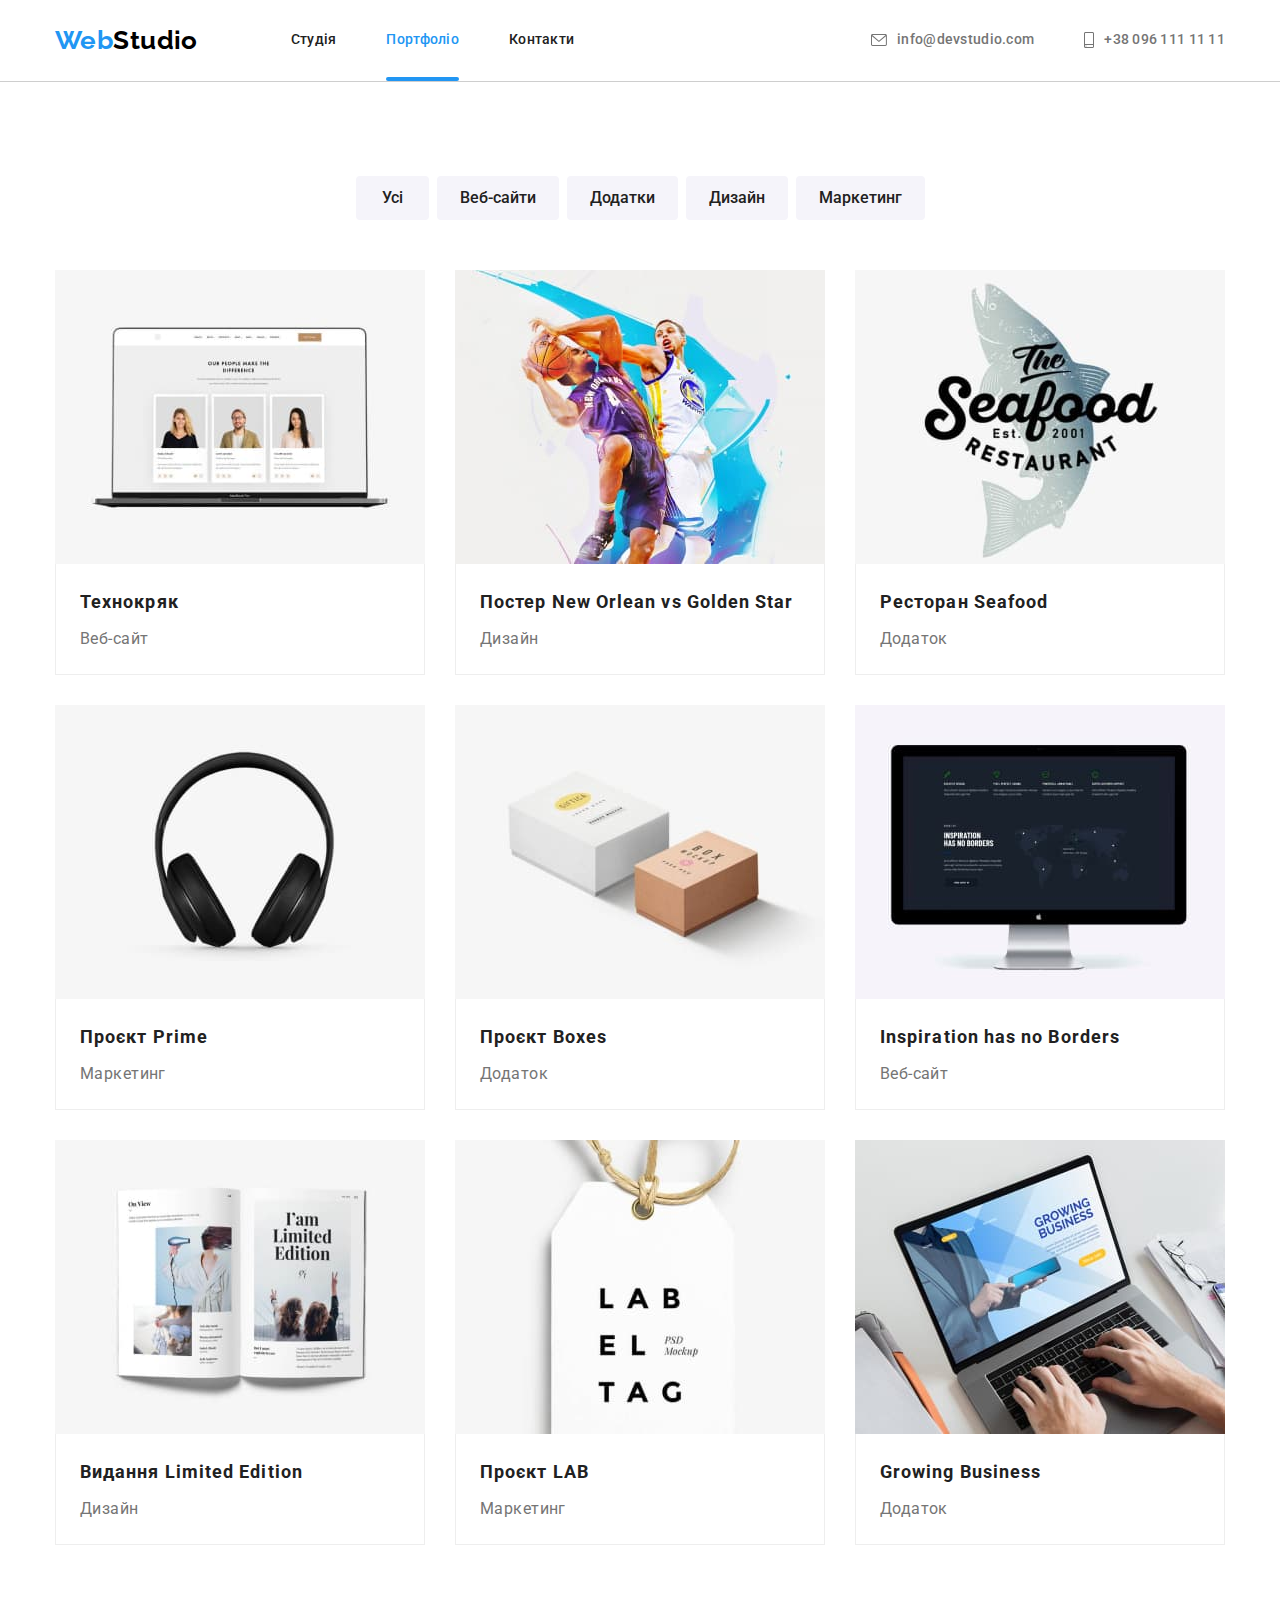
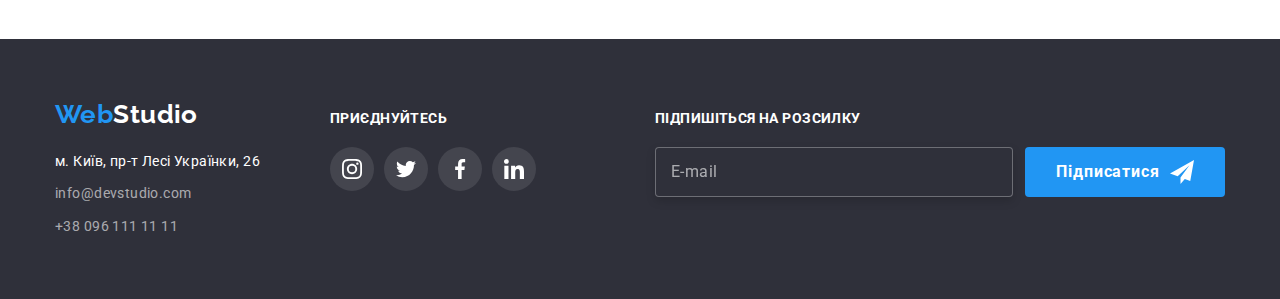
==== portfolio.html @ 7001e2af "Initial commit" ====
<!DOCTYPE html>
<html lang="uk">
  <head>
    <meta charset="UTF-8" />
    <meta http-equiv="X-UA-Compatible" content="IE=edge" />
    <meta name="viewport" content="width=device-width, initial-scale=1.0" />
    <title>Portfolio</title>
    <link
      href="https://fonts.googleapis.com/css2?family=Raleway:wght@700&family=Roboto:wght@400;500;700;900&display=swap"
      rel="stylesheet"
    />
    <link
      rel="stylesheet"
      href="https://cdnjs.cloudflare.com/ajax/libs/modern-normalize/1.1.0/modern-normalize.min.css"
    />
    <link rel="stylesheet" href="./css/main.min.css" />
  </head>
  <body>
    <!---шапка сайта-->
    <header class="header">
      <div class="container nav">
        <nav class="nav">
          <a href="index.html" class="logo"> <span class="logo__prepend">Web</span>Studio</a>
          <ul class="nav-site list">
            <li class="nav-site__item"><a href="./index.html" class="nav-site__link">Студія</a></li>
            <li class="nav-site__item"><a href="./portfolio.html" class="nav-site__link nav-site__link--current">Портфоліо</a></li>
            <li class="nav-site__item"><a href="" class="nav-site__link">Контакти</a></li>
          </ul>
        </nav>
        <ul class="nav-contact list">
          <li class="nav-contact__item">
            <a href="mailto:info@devstudio.com" class="nav-contact__link">
              <svg class="nav-contact__icon" width="16" height="12">
                <use href="./images/icons.svg#icon-envelope"></use>
              </svg>
              info@devstudio.com</a>
          </li>
          <li class="nav-contact__item">
            <a href="tel:+380961111111" class="nav-contact__link">
              <svg class="nav-contact__icon" width="10" height="16">
                <use href="./images/icons.svg#icon-smartphone"></use>
              </svg>
              +38 096 111 11 11</a>
          </li>
        </ul>
      </div>
    </header>
    <main>
      <!-- portfolio section -->
      <section class="portfolio section">
        <div class="container">
          <h1 class="visually-hidden">Портфоліо</h1>
          <!-- filter-button -->
          <ul class="filter list">
            <li class="filter__item"><button type="button" class="filter__button">Усі</button></li>
            <li class="filter__item">
              <button type="button" class="filter__button">Веб-сайти</button>
            </li>
            <li class="filter__item"><button type="button" class="filter__button">Додатки</button></li>
            <li class="filter__item"><button type="button" class="filter__button">Дизайн</button></li>
            <li class="filter__item">
              <button type="button" class="filter__button">Маркетинг</button>
            </li>
          </ul>
          <!-- portfolio -->
          <ul class="portfolio list">
            <li class="portfolio__item">
              <a class="portfolio__link" href="">
                <div class="product">
                  <img
                    class="image"
                    src="./images/portfolio/img1p.jpg"
                    width="370"
                    height="294"
                    alt="ноутбук"
                  />
                  <p class="product__overlay">
                    Ресурс пропонує комплексні пропозиції з різним рівнем функціоналу та сервісів.
                    Все це дозволить відвідувачу отримати вичерпні відомості про компанію чи
                    приватну особу.
                  </p>
                </div>
                <div class="product__content">
                  <h2 class="product__name">Технокряк</h2>
                  <p class="product__type">Веб-сайт</p>
                </div>
              </a>
            </li>
            <li class="portfolio__item">
              <a class="portfolio__link" href="">
                <div class="product">
                  <img
                    class="image"
                    src="./images/portfolio/img2p.jpg"
                    width="370"
                    height="294"
                    alt="постер"
                  />
                  <p class="product__overlay">
                    Ресурс пропонує комплексні пропозиції з різним рівнем функціоналу та сервісів.
                    Все це дозволить відвідувачу отримати вичерпні відомості про компанію чи
                    приватну особу.
                  </p>
                </div>
                <div class="product__content">
                  <h2 class="product__name">
                    Постер <span lang="en" class="product__name">New Orlean vs Golden Star</span>
                  </h2>
                  <p class="product__type">Дизайн</p>
                </div>
              </a>
            </li>
            <li class="portfolio__item">
              <a class="portfolio__link" href="">
                <div class="product">
                  <img
                    class="image"
                    src="./images/portfolio/img3p.jpg"
                    width="370"
                    height="294"
                    alt="етикетка"
                  />
                  <p class="product__overlay">
                    Ресурс пропонує комплексні пропозиції з різним рівнем функціоналу та сервісів.
                    Все це дозволить відвідувачу отримати вичерпні відомості про компанію чи
                    приватну особу.
                  </p>
                </div>
                <div class="product__content">
                  <h2 class="product__name">
                    Ресторан <span lang="en" class="product__name">Seafood</span>
                  </h2>
                  <p class="product__type">Додаток</p>
                </div>
              </a>
            </li>
            <li class="portfolio__item">
              <a class="portfolio__link" href="">
                <div class="product">
                  <img
                    class="image"
                    src="./images/portfolio/img4p.jpg"
                    width="370"
                    height="294"
                    alt="навушники"
                  />
                  <p class="product__overlay">
                    Ресурс пропонує комплексні пропозиції з різним рівнем функціоналу та сервісів.
                    Все це дозволить відвідувачу отримати вичерпні відомості про компанію чи
                    приватну особу.
                  </p>
                </div>
                <div class="product__content">
                  <h2 class="product__name">
                    Проєкт <span lang="en" class="product__name">Prime</span>
                  </h2>
                  <p class="product__type">Маркетинг</p>
                </div>
              </a>
            </li>
            <li class="portfolio__item">
              <a class="portfolio__link" href="">
                <div class="product">
                  <img
                    class="image"
                    src="./images/portfolio/img5p.jpg"
                    width="370"
                    height="294"
                    alt="дві коробки"
                  />
                  <p class="product__overlay">
                    Ресурс пропонує комплексні пропозиції з різним рівнем функціоналу та сервісів.
                    Все це дозволить відвідувачу отримати вичерпні відомості про компанію чи
                    приватну особу.
                  </p>
                </div>
                <div class="product__content">
                  <h2 class="product__name">
                    Проєкт <span lang="en" class="product__name">Boxes</span>
                  </h2>
                  <p class="product__type">Додаток</p>
                </div>
              </a>
            </li>
            <li class="portfolio__item">
              <a class="portfolio__link" href="">
                <div class="product">
                  <img
                    class="image"
                    src="./images/portfolio/img6p.jpg"
                    width="370"
                    height="294"
                    alt="комп'ютер"
                  />
                  <p class="product__overlay">
                    Ресурс пропонує комплексні пропозиції з різним рівнем функціоналу та сервісів.
                    Все це дозволить відвідувачу отримати вичерпні відомості про компанію чи
                    приватну особу.
                  </p>
                </div>
                <div class="product__content">
                  <h2 lang="en" class="product__name">Inspiration has no Borders</h2>
                  <p class="product__type">Веб-сайт</p>
                </div>
              </a>
            </li>
            <li class="portfolio__item">
              <a class="portfolio__link" href="">
                <div class="product">
                  <img
                    class="image"
                    src="./images/portfolio/img7p.jpg"
                    width="370"
                    height="294"
                    alt="книга"
                  />
                  <p class="product__overlay">
                    Ресурс пропонує комплексні пропозиції з різним рівнем функціоналу та сервісів.
                    Все це дозволить відвідувачу отримати вичерпні відомості про компанію чи
                    приватну особу.
                  </p>
                </div>
                <div class="product__content">
                  <h2 class="product__name">
                    Видання <span lang="en" class="product__name">Limited Edition</span>
                  </h2>
                  <p class="product__type">Дизайн</p>
                </div>
              </a>
            </li>
            <li class="portfolio__item">
              <a class="portfolio__link" href="">
                <div class="product">
                  <img
                    class="image"
                    src="./images/portfolio/img8p.jpg"
                    width="370"
                    height="294"
                    alt="етикетка"
                  />
                  <p class="product__overlay">
                    Ресурс пропонує комплексні пропозиції з різним рівнем функціоналу та сервісів.
                    Все це дозволить відвідувачу отримати вичерпні відомості про компанію чи
                    приватну особу.
                  </p>
                </div>
                <div class="product__content">
                  <h2 class="product__name">
                    Проєкт <span lang="en" class="product__name">LAB</span>
                  </h2>
                  <p class="product__type">Маркетинг</p>
                </div>
              </a>
            </li>
            <li class="portfolio__item">
              <a class="portfolio__link" href="">
                <div class="product">
                  <img
                    class="image"
                    src="./images/portfolio/img9p.jpg"
                    width="370"
                    height="294"
                    alt="ноутбук"
                  />
                  <p class="product__overlay">
                    Ресурс пропонує комплексні пропозиції з різним рівнем функціоналу та сервісів.
                    Все це дозволить відвідувачу отримати вичерпні відомості про компанію чи
                    приватну особу.
                  </p>
                </div>
                <div class="product__content">
                  <h2 lang="en" class="product__name">Growing Business</h2>
                  <p class="product__type">Додаток</p>
                </div>
              </a>
            </li>
          </ul>
        </div>
      </section>
    </main>
    
  <!--футер-->
  <footer class="footer">
    <div class="container footer__box">
      <div>
        <a href="" class="logo footer__logo"><span class="logo__prepend">Web</span>Studio</a>
        <address class="address">
          <ul class="address__list list">
            <li class="address__item">
              <a href="https://goo.gl/maps/73LqYvUuy7JzghUMA" class="address__link">м. Київ, пр-т Лесі Українки, 26
              </a>
            </li>
            <li class="address__item">
              <a href="mailto:info@devstudio.com" class="contact__link">info@devstudio.com</a>
            </li>
            <li class="item"><a href="tel:+380961111111" class="contact__link">+38 096 111 11 11</a></li>
          </ul>
        </address>
      </div>
      <div class="footer-social">
        <span class="list__title">Приєднуйтесь</span>
        <ul class="social footer-social__list list">
          <li class="social__item">
            <a class="social__link footer-social__link" href=""><svg width="20" height="20">
                <use href="./images/icons.svg#icon-instagram"></use>
              </svg>
            </a>
          </li>
          <li class="social__item">
            <a class="social__link footer-social__link" href=""><svg width="20" height="20">
                <use href="./images/icons.svg#icon-twitter"></use>
              </svg>
            </a>
          </li>
          <li class="social__item">
            <a class="social__link footer-social__link" href=""><svg width="20" height="20">
                <use href="./images/icons.svg#icon-facebook"></use>
              </svg>
            </a>
          </li>
          <li class="social__item">
            <a class="social__link footer-social__link" href="">
              <svg width="20" height="20">
                <use href="./images/icons.svg#icon-linkedin"></use>
              </svg>
            </a>
          </li>
        </ul>
      </div>
      <form class="sign-form">
        <span class="list__title">підпишіться на розсилку</span>
        <div class="sign-form__field">
          <label>
            <input class="sign-form__input" type="email" name="email" placeholder="E-mail" required />
          </label>
          <button class="button sign-form__button" type="submit">
            Підписатися
            <svg class="sign-form__icon" width="24" height="24">
              <use href="./images/icons.svg#icon-send"></use>
            </svg>
          </button>
        </div>
      </form>
    </div>
  </footer>
  </body>
</html>
---- css/main.min.css ----
:root{--primary-font: "Roboto", sans-serif;--logo-font: "Raleway", sans-serif;--primary-text-color: #212121;--secondary-text-color: #757575;--accent-color: #2196f3;--black-text-color: #000000;--white-text-color: #ffffff;--footer-text-color-tel-mail: rgba(255, 255, 255, 0.6);--primary-background-color: #f5f5f5;--product-overlay: rgba(33, 150, 243, 0.9);--footer-hero-background-color: #2f303a;--team-background-color: #f5f4fa;--hover-hero-button: #188ce8;--border-bottom-header: #cecece;--border-card-portfolio: #eeeeee;--overlay-background-color: #c4c4c4;--fill-svg-color: #afb1b8;--linear-gradient-color: rgba(47, 48, 58, 0.4);--services-list-overlay: rgba(47, 48, 58, 0.8);--timing-cubic-bezier: 250ms cubic-bezier(0.4, 0, 0.2, 1)}h1,h2,h3,h4,h5,h6,ul,p{margin:0}ul{padding-left:0}.list{list-style:none}.visually-hidden{position:absolute;white-space:nowrap;width:1px;height:1px;overflow:hidden;border:0;padding:0;clip:rect(0 0 0 0);-webkit-clip-path:inset(50%);clip-path:inset(50%);margin:-1px}body{background-color:var(--white-text-color);color:var(--primary-text-color);font-family:var(--primary-font);font-size:14px;letter-spacing:.03em}.container{width:1200px;padding-left:15px;padding-right:15px;margin:0 auto}.section{padding-top:94px;padding-bottom:94px}.section__title{font-size:36px;line-height:1.16;text-align:center;margin-bottom:50px}.list__title{font-weight:700;line-height:1.14;color:var(--white-text-color);text-transform:uppercase}.image{display:block;width:100%}.button{display:inline-block;border-radius:4px;border:none;background-color:var(--accent-color);color:var(--white-text-color);font-family:inherit;font-weight:700;font-size:16px;line-height:1.87;text-align:center;letter-spacing:.06em;cursor:pointer;-webkit-transition:var(--timing-cubic-bezier);transition:var(--timing-cubic-bezier)}.button:hover,.button:focus{background-color:var(--hover-hero-button)}.button:active{background-color:var(--hover-hero-button)}.logo{padding:25px 0px;color:var(--black-text-color);font-family:var(--logo-font);font-weight:700;font-size:26px;line-height:1.19;text-decoration:none;-webkit-transition:var(--timing-cubic-bezier);transition:var(--timing-cubic-bezier)}.logo:hover,.logo:focus{color:var(--accent-color)}.logo__prepend{color:var(--accent-color)}.social{display:-webkit-box;display:-ms-flexbox;display:flex;-webkit-box-pack:center;-ms-flex-pack:center;justify-content:center;gap:10px;margin:16px 0 30px 0}.social__item{width:44px;height:44px}.social__link{display:-webkit-box;display:-ms-flexbox;display:flex;-webkit-box-align:center;-ms-flex-align:center;align-items:center;-webkit-box-pack:center;-ms-flex-pack:center;justify-content:center;width:100%;height:100%;background-color:var(--white-text-color);border-radius:50%;fill:var(--fill-svg-color);-webkit-transition:var(--timing-cubic-bezier);transition:var(--timing-cubic-bezier)}.social__link:hover,.social__link:focus{background-color:var(--accent-color);fill:var(--white-text-color)}.header{border-bottom:1px solid var(--border-bottom-header)}.nav{display:-webkit-box;display:-ms-flexbox;display:flex;-webkit-box-align:center;-ms-flex-align:center;align-items:center}.nav-site{display:-webkit-box;display:-ms-flexbox;display:flex;-webkit-box-align:center;-ms-flex-align:center;align-items:center;margin-left:93px}.nav-site__item:not(:last-child){margin-right:50px}.nav-site__link{display:block;padding:32px 0px;color:var(--primary-text-color);font-weight:500;line-height:1.14;letter-spacing:.02em;text-decoration:none;-webkit-transition:var(--timing-cubic-bezier);transition:var(--timing-cubic-bezier)}.nav-site__link:hover,.nav-site__link:focus{color:var(--accent-color)}.nav-site__link--current{position:relative;color:var(--accent-color)}.nav-site__link--current::after{position:absolute;content:"";display:block;width:100%;height:4px;bottom:-1px;background:var(--accent-color);border-radius:2px}.nav-contact{display:-webkit-box;display:-ms-flexbox;display:flex;-webkit-box-align:center;-ms-flex-align:center;align-items:center;margin-left:auto}.nav-contact__item:not(:last-child){margin-right:50px}.nav-contact__link{display:-webkit-box;display:-ms-flexbox;display:flex;-webkit-box-align:center;-ms-flex-align:center;align-items:center;padding:32px 0px;color:var(--secondary-text-color);fill:var(--secondary-text-color);font-weight:500;line-height:1.14;letter-spacing:.02em;text-decoration:none}.nav-contact__link:hover,.nav-contact__link:focus{color:var(--accent-color);fill:var(--accent-color);-webkit-transition:var(--timing-cubic-bezier);transition:var(--timing-cubic-bezier)}.nav-contact__icon{margin-right:10px}.hero{padding:200px 0;text-align:center}.hero__overlay{max-width:1600px;height:600px;margin-left:auto;margin-right:auto;background-image:-webkit-gradient(linear, left top, right top, from(var(--linear-gradient-color)), to(var(--linear-gradient-color))),url(../images/hero.jpg);background-image:linear-gradient(to right, var(--linear-gradient-color), var(--linear-gradient-color)),url(../images/hero.jpg);background-position:center;background-color:var(--overlay-background-color)}.hero__title{max-width:696px;margin-bottom:30px;margin-left:auto;margin-right:auto;color:var(--white-text-color);font-weight:900;font-size:44px;line-height:1.36;text-align:center;letter-spacing:.06em;text-transform:uppercase}.hero__button{padding:10px 32px;min-width:216px}.features__list{display:-webkit-box;display:-ms-flexbox;display:flex}.features__item{width:270px}.features__item:not(:last-child){margin-right:30px}.features__icon{display:-webkit-box;display:-ms-flexbox;display:flex;-webkit-box-align:center;-ms-flex-align:center;align-items:center;-webkit-box-pack:center;-ms-flex-pack:center;justify-content:center;margin-bottom:30px;width:270px;height:120px;background-color:var(--team-background-color)}.features__title{color:var(--primary-text-color)}.features__description{margin-top:10px;color:var(--secondary-text-color);line-height:1.71}.services{padding-top:0}.services__list{display:-webkit-box;display:-ms-flexbox;display:flex}.services__item{position:relative;width:370px}.services__item:not(:last-child){margin-right:30px}.services__overlay{position:absolute;bottom:0;width:100%;height:70px;background-color:var(--services-list-overlay);display:-webkit-box;display:-ms-flexbox;display:flex;-webkit-box-pack:center;-ms-flex-pack:center;justify-content:center;-webkit-box-align:center;-ms-flex-align:center;align-items:center}.team{background-color:var(--team-background-color)}.team__list{display:-webkit-box;display:-ms-flexbox;display:flex;width:100%}.team__item{background-color:var(--white-text-color);-webkit-box-shadow:0px 1px 3px rgba(0,0,0,.12),0px 1px 1px rgba(0,0,0,.14),0px 2px 1px rgba(0,0,0,.2);box-shadow:0px 1px 3px rgba(0,0,0,.12),0px 1px 1px rgba(0,0,0,.14),0px 2px 1px rgba(0,0,0,.2);border-radius:0px 0px 4px 4px}.team__item:not(:last-child){margin-right:30px}.team__title{padding-top:30px;font-weight:500;font-size:16px;line-height:1.18;text-align:center}.team__description{color:var(--secondary-text-color);font-size:16px;line-height:1.18;margin-top:10px;text-align:center}.clients__list{display:-webkit-box;display:-ms-flexbox;display:flex;-webkit-box-pack:center;-ms-flex-pack:center;justify-content:center;gap:30px}.clients__item{width:170px;height:92px}.clients__link{display:-webkit-box;display:-ms-flexbox;display:flex;-webkit-box-align:center;-ms-flex-align:center;align-items:center;-webkit-box-pack:center;-ms-flex-pack:center;justify-content:center;border:1px solid #afb1b8;border-radius:4px;width:100%;height:100%;fill:var(--fill-svg-color);-webkit-transition:var(--timing-cubic-bezier);transition:var(--timing-cubic-bezier)}.clients__link:hover,.clients__link:focus{fill:var(--accent-color);border:1px solid var(--accent-color)}.footer{padding:60px 0px;background-color:var(--footer-hero-background-color)}.footer__box{display:-webkit-box;display:-ms-flexbox;display:flex;-webkit-box-align:baseline;-ms-flex-align:baseline;align-items:baseline}.footer__logo{margin-bottom:20px;color:var(--white-text-color);padding:0}.footer__logo:hover,.footer__logo:focus{color:var(--accent-color)}.address{margin-top:20px}.address__item:not(:last-child){margin-bottom:9px}.address__link{font-style:normal;color:var(--white-text-color);line-height:1.71;text-decoration:none;-webkit-transition:var(--timing-cubic-bezier);transition:var(--timing-cubic-bezier)}.address__link:hover,.address__link:focus{color:var(--accent-color)}.address .contact__link{font-style:normal;color:var(--footer-text-color-tel-mail);line-height:1.71;text-decoration:none;-webkit-transition:var(--timing-cubic-bezier);transition:var(--timing-cubic-bezier)}.address .contact__link:hover,.address .contact__link:focus{color:var(--accent-color)}.footer-social{margin-left:70px}.footer-social__list{margin-top:20px}.footer-social__link{background-color:rgba(255,255,255,.1);fill:var(--white-text-color)}.footer-social__link:hover,.footer-social__link:focus{background-color:var(--accent-color)}.sign-form{margin-left:auto}.sign-form__field{display:-webkit-box;display:-ms-flexbox;display:flex;margin-top:20px}.sign-form__input{padding-left:15px;margin-right:12px;min-width:358px;height:50px;border:1px solid rgba(255,255,255,.3);-webkit-filter:drop-shadow(0px 4px 4px rgba(0, 0, 0, 0.15));filter:drop-shadow(0px 4px 4px rgba(0, 0, 0, 0.15));border-radius:4px;background-color:var(--footer-hero-background-color);color:var(--white-text-color)}.sign-form__input::-webkit-input-placeholder{font-size:16px;line-height:1.25;letter-spacing:.03em;color:rgba(255,255,255,.6)}.sign-form__input::-moz-placeholder{font-size:16px;line-height:1.25;letter-spacing:.03em;color:rgba(255,255,255,.6)}.sign-form__input:-ms-input-placeholder{font-size:16px;line-height:1.25;letter-spacing:.03em;color:rgba(255,255,255,.6)}.sign-form__input::-ms-input-placeholder{font-size:16px;line-height:1.25;letter-spacing:.03em;color:rgba(255,255,255,.6)}.sign-form__input::placeholder{font-size:16px;line-height:1.25;letter-spacing:.03em;color:rgba(255,255,255,.6)}.sign-form__button{min-width:200px;display:-webkit-box;display:-ms-flexbox;display:flex;-webkit-box-pack:center;-ms-flex-pack:center;justify-content:center;-webkit-box-align:center;-ms-flex-align:center;align-items:center;padding:0}.sign-form__button:hover,.sign-form__button:focus{background-color:var(--hover-hero-button)}.sign-form__icon{margin-left:10px}.filter{display:-webkit-box;display:-ms-flexbox;display:flex;-webkit-box-pack:center;-ms-flex-pack:center;justify-content:center;margin-bottom:50px}.filter__item:not(:last-child){margin-right:8px}.filter__button{padding:6px 22px;min-width:73px;border:1px solid rgba(0,0,0,0);border-radius:4px;color:var(--title-text-color);font-family:inherit;font-weight:500;font-size:16px;line-height:1.87;text-align:center;cursor:pointer;background-color:var(--team-background-color);-webkit-transition:var(--timing-cubic-bezier);transition:var(--timing-cubic-bezier)}.filter__button:hover,.filter__button:focus{color:var(--white-text-color);background-color:var(--accent-color);-webkit-box-shadow:0px 3px 1px rgba(0,0,0,.1),0px 1px 2px rgba(0,0,0,.08),0px 2px 2px rgba(0,0,0,.12);box-shadow:0px 3px 1px rgba(0,0,0,.1),0px 1px 2px rgba(0,0,0,.08),0px 2px 2px rgba(0,0,0,.12)}.filter__button:active{color:var(--white-text-color);background-color:var(--accent-color);-webkit-box-shadow:0px 3px 1px rgba(0,0,0,.1),0px 1px 2px rgba(0,0,0,.08),0px 2px 2px rgba(0,0,0,.12);box-shadow:0px 3px 1px rgba(0,0,0,.1),0px 1px 2px rgba(0,0,0,.08),0px 2px 2px rgba(0,0,0,.12)}.portfolio{display:-webkit-box;display:-ms-flexbox;display:flex;-ms-flex-wrap:wrap;flex-wrap:wrap;gap:30px}.portfolio__item{-ms-flex-preferred-size:calc((100% - 60px)/3);flex-basis:calc((100% - 60px)/3)}.portfolio__link{display:block;text-decoration:none;-webkit-transition:var(--timing-cubic-bezier);transition:var(--timing-cubic-bezier)}.portfolio__link:hover,.portfolio__link:focus{-webkit-box-shadow:0px 1px 1px rgba(0,0,0,.12),0px 4px 4px rgba(0,0,0,.06),1px 4px 6px rgba(0,0,0,.16);box-shadow:0px 1px 1px rgba(0,0,0,.12),0px 4px 4px rgba(0,0,0,.06),1px 4px 6px rgba(0,0,0,.16)}.product{position:relative;overflow:hidden}.product__content{padding:20px 24px;border-right:1px solid var(--border-card-portfolio);border-bottom:1px solid var(--border-card-portfolio);border-left:1px solid var(--border-card-portfolio)}.product__name{color:var(--primary-text-color);margin-bottom:4px;font-size:18px;line-height:2;letter-spacing:.06em;text-decoration:none}.product__type{color:var(--secondary-text-color);font-size:16px;line-height:1.87}.product__overlay{position:absolute;bottom:0;width:100%;height:100%;background-color:var(--product-overlay);font-size:18px;line-height:1.55;letter-spacing:.03em;color:var(--white-text-color);padding:63px 24px;-webkit-transform:translateY(101%);transform:translateY(101%);-webkit-transition:-webkit-transform var(--timing-cubic-bezier);transition:-webkit-transform var(--timing-cubic-bezier);transition:transform var(--timing-cubic-bezier);transition:transform var(--timing-cubic-bezier), -webkit-transform var(--timing-cubic-bezier)}.portfolio__link:hover .product__overlay,.portfolio__link:focus .product__overlay{-webkit-transform:translateY(0);transform:translateY(0)}.backdrop{position:fixed;top:0;left:0;width:100%;height:100%;background-color:rgba(0,0,0,.2);opacity:1;-webkit-transition:opacity var(--timing-cubic-bezier),visibility var(--timing-cubic-bezier);transition:opacity var(--timing-cubic-bezier),visibility var(--timing-cubic-bezier)}.backdrop.is-hidden{opacity:0;pointer-events:none;visibility:hidden}.backdrop.is-hidden .modal{opacity:0;-webkit-transform:scale(0.8) translate(-50%, -50%);transform:scale(0.8) translate(-50%, -50%)}.modal{position:absolute;top:50%;left:50%;width:528px;height:581px;background-color:var(--white-text-color);-webkit-box-shadow:0px 1px 3px rgba(0,0,0,.12),0px 1px 1px rgba(0,0,0,.14),0px 2px 1px rgba(0,0,0,.2);box-shadow:0px 1px 3px rgba(0,0,0,.12),0px 1px 1px rgba(0,0,0,.14),0px 2px 1px rgba(0,0,0,.2);border-radius:4px;opacity:1;padding:40px;-webkit-transform:scale(1) translate(-50%, -50%);transform:scale(1) translate(-50%, -50%);-webkit-transition:opacity var(--timing-cubic-bezier),-webkit-transform var(--timing-cubic-bezier);transition:opacity var(--timing-cubic-bezier),-webkit-transform var(--timing-cubic-bezier);transition:transform var(--timing-cubic-bezier),opacity var(--timing-cubic-bezier);transition:transform var(--timing-cubic-bezier),opacity var(--timing-cubic-bezier),-webkit-transform var(--timing-cubic-bezier)}.modal__button{margin:30px auto 40px auto;min-width:200px;height:50px;padding:0}.modal__button:hover,.modal__button:focus{background-color:var(--hover-hero-button)}.modal__button:active{background-color:var(--hover-hero-button)}.form-modal{display:-webkit-box;display:-ms-flexbox;display:flex;-webkit-box-orient:vertical;-webkit-box-direction:normal;-ms-flex-direction:column;flex-direction:column}.form-modal__title{text-align:center;font-weight:700;font-size:20px;line-height:1.15;text-align:center;margin-bottom:12px}.form-modal__label{margin-bottom:4px;font-size:12px;line-height:1.17;letter-spacing:.01em;color:var(--secondary-text-color)}.form-modal__input{outline:none;width:100%;height:100%;padding:0 0 0 42px;border:1px solid rgba(33,33,33,.2);border-radius:4px;-webkit-transition:border-color var(--timing-cubic-bezier);transition:border-color var(--timing-cubic-bezier)}.form-modal__input:focus{border-color:var(--accent-color)}.form-modal__coment{outline:none;resize:none;width:448px;height:120px;padding:12px 16px;border:1px solid rgba(33,33,33,.2);border-radius:4px;-webkit-transition:border-color var(--timing-cubic-bezier);transition:border-color var(--timing-cubic-bezier)}.form-modal__coment:focus{border-color:var(--accent-color)}.form-modal__coment::-webkit-input-placeholder{font-size:12px;line-height:1.17;letter-spacing:.01em;color:rgba(117,117,117,.5)}.form-modal__coment::-moz-placeholder{font-size:12px;line-height:1.17;letter-spacing:.01em;color:rgba(117,117,117,.5)}.form-modal__coment:-ms-input-placeholder{font-size:12px;line-height:1.17;letter-spacing:.01em;color:rgba(117,117,117,.5)}.form-modal__coment::-ms-input-placeholder{font-size:12px;line-height:1.17;letter-spacing:.01em;color:rgba(117,117,117,.5)}.form-modal__coment::placeholder{font-size:12px;line-height:1.17;letter-spacing:.01em;color:rgba(117,117,117,.5)}.form-modal__field{position:relative;width:100%;height:40px;margin-bottom:10px}.form-modal__icon{position:absolute;top:50%;left:12px;-webkit-transform:translateY(-50%);transform:translateY(-50%)}.form-modal__field:focus-within .form-modal__icon{fill:var(--accent-color)}.form-modal__button--close{position:absolute;top:8px;right:8px;width:30px;height:30px;border-radius:50%;display:-webkit-box;display:-ms-flexbox;display:flex;-webkit-box-pack:center;-ms-flex-pack:center;justify-content:center;-webkit-box-align:center;-ms-flex-align:center;align-items:center;border:1px solid rgba(0,0,0,.1);background-color:var(--white-text-color);-webkit-transition:-webkit-transform var(--timing-cubic-bezier);transition:-webkit-transform var(--timing-cubic-bezier);transition:transform var(--timing-cubic-bezier);transition:transform var(--timing-cubic-bezier), -webkit-transform var(--timing-cubic-bezier);cursor:pointer}.form-modal__button--close:hover,.form-modal__button--close:focus{fill:var(--accent-color)}.checkbox__icon--start{opacity:1}.checkbox__icon--checked{opacity:0}.checkbox:checked+.checkbox__icon>.checkbox__icon--checked{opacity:1}.checkbox__label{text-align:center;margin-top:20px}.checkbox__text{margin-left:7px;line-height:1,71;color:var(--secondary-text-color)}.checbox__link{line-height:1.71;color:var(--accent-color)}/*# sourceMappingURL=main.min.css.map */
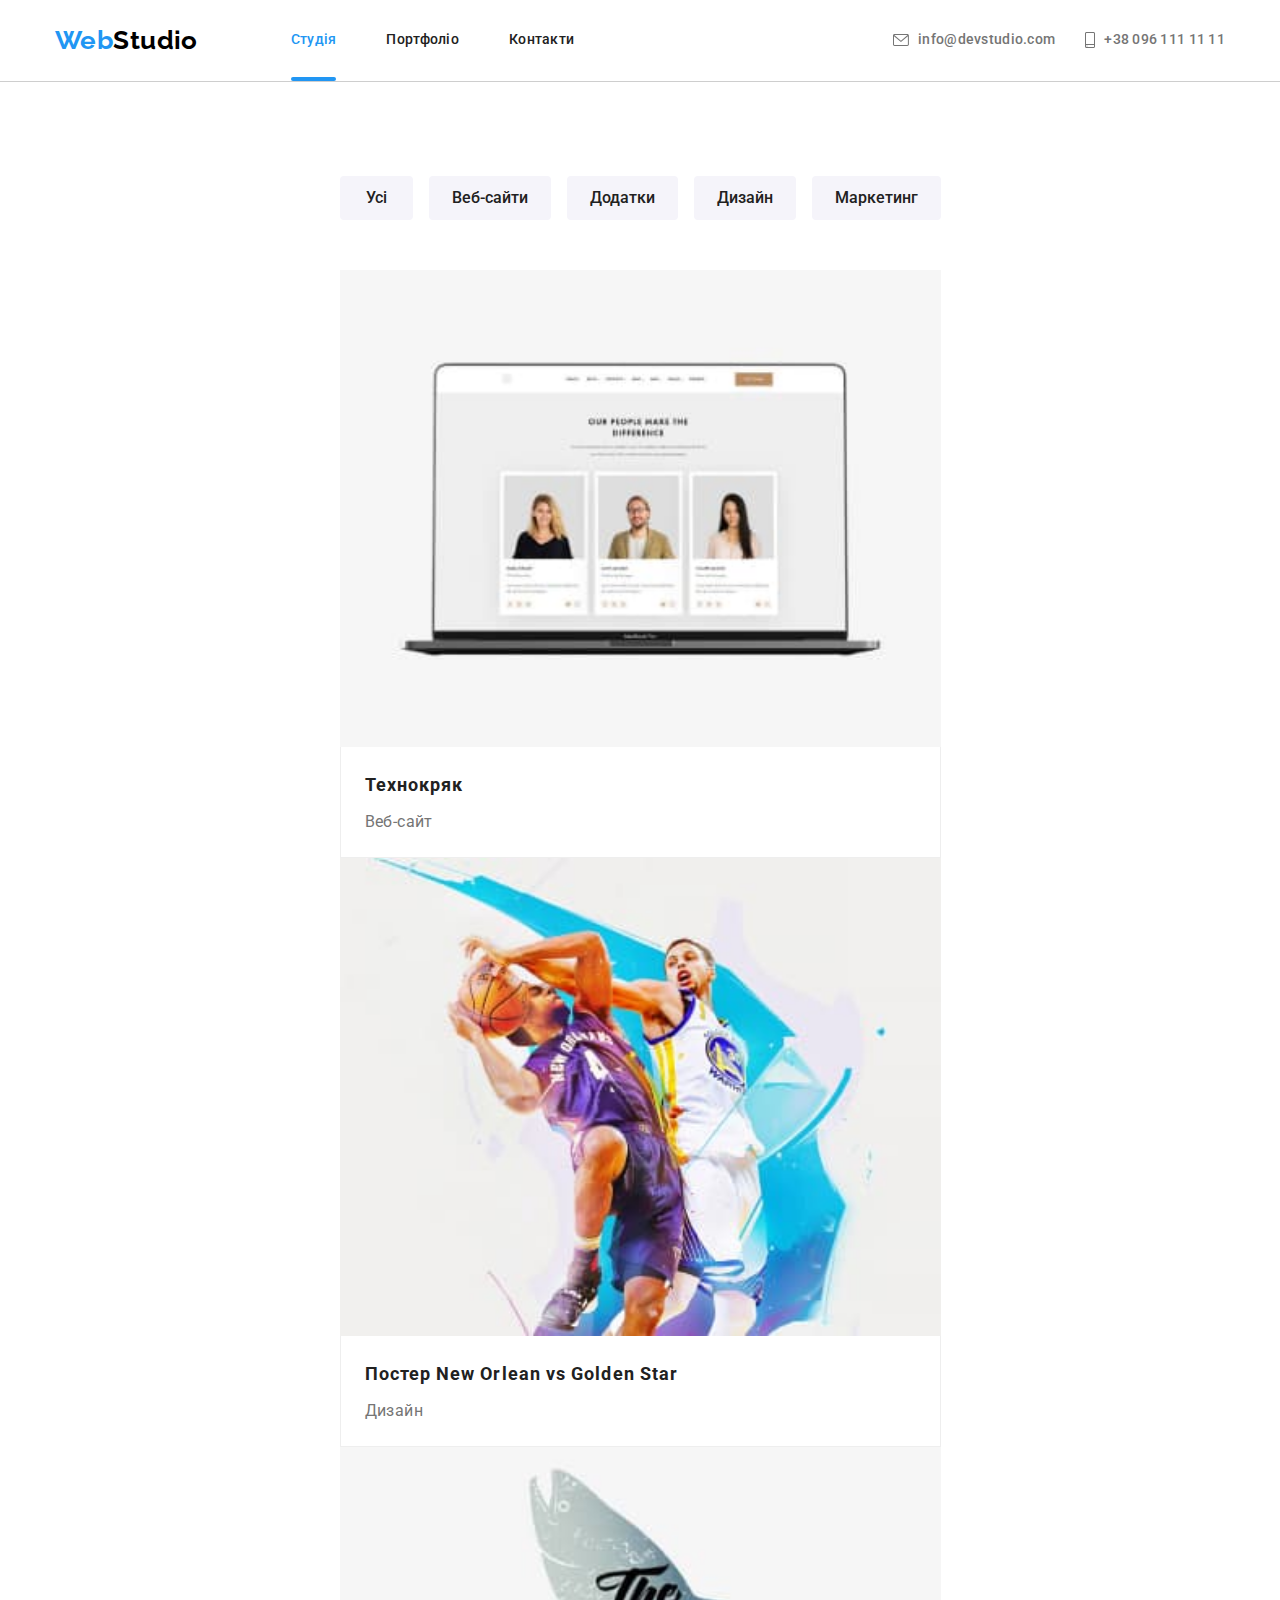
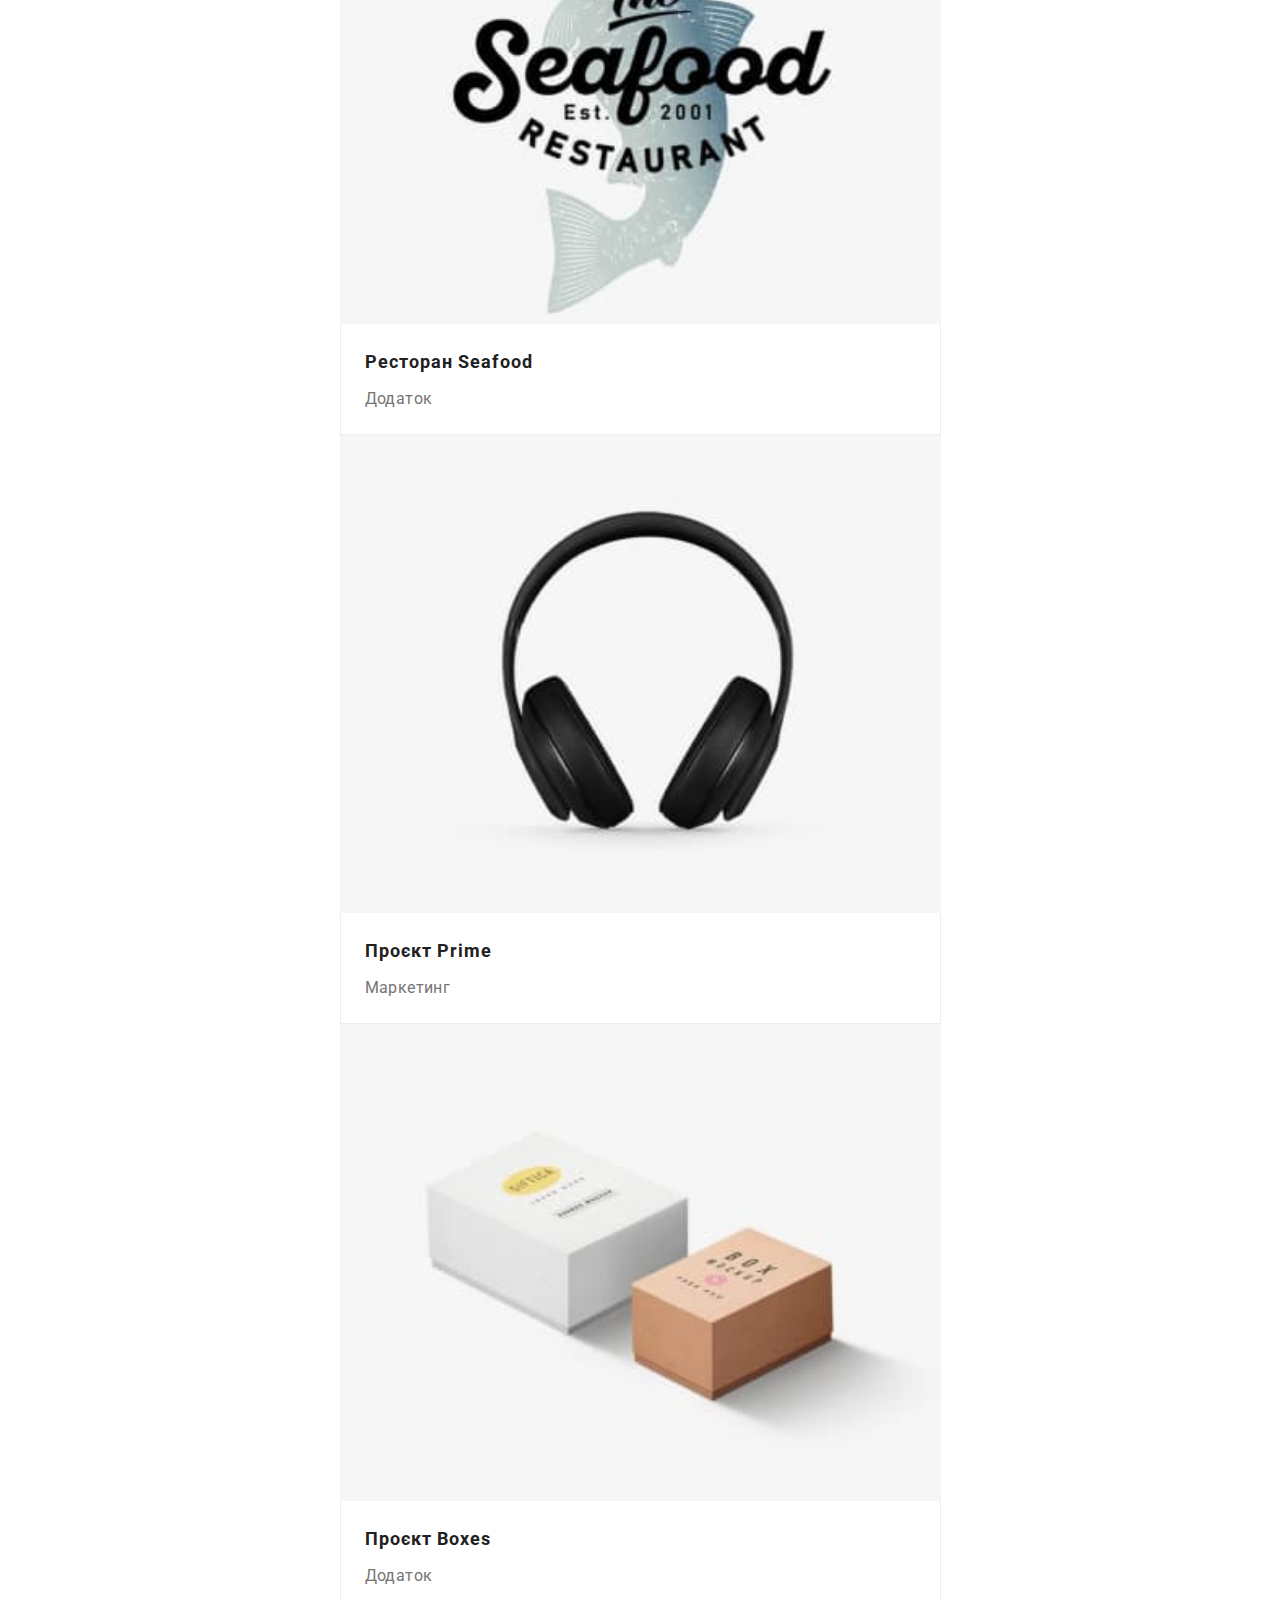
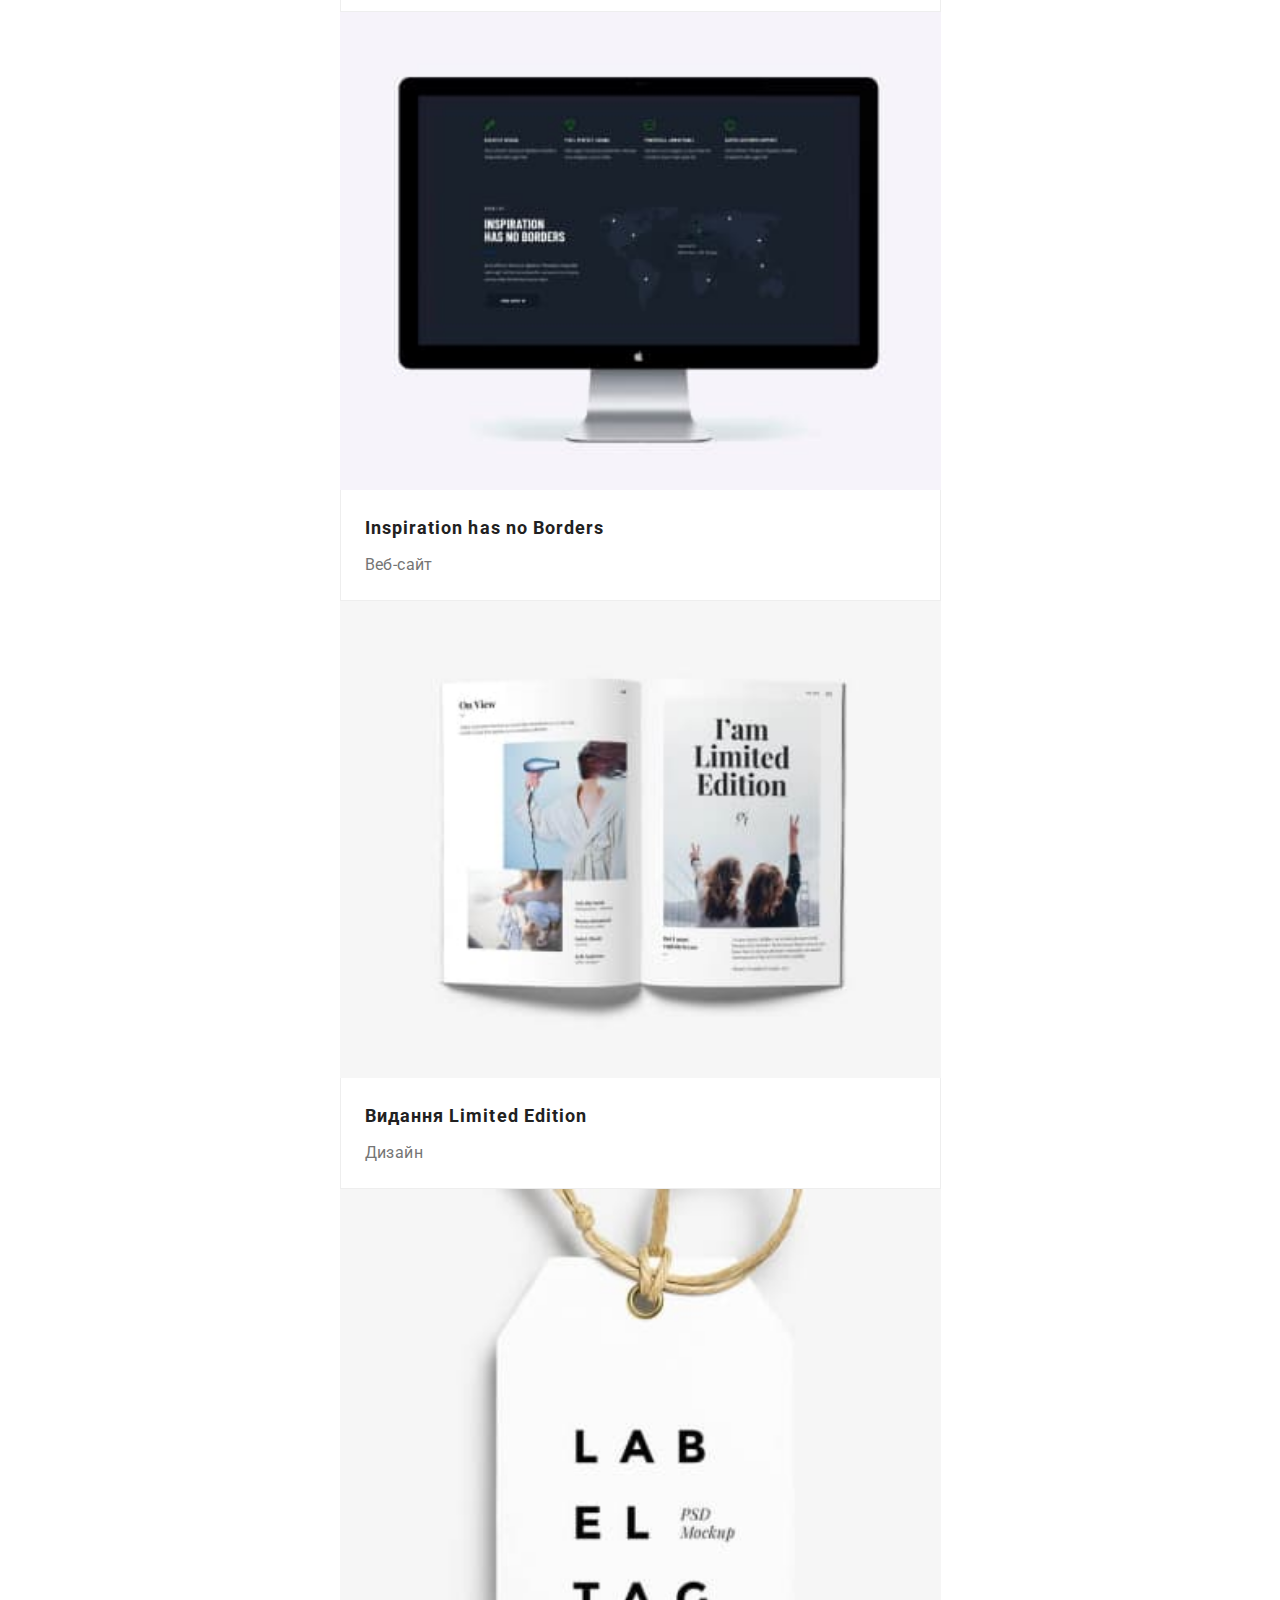
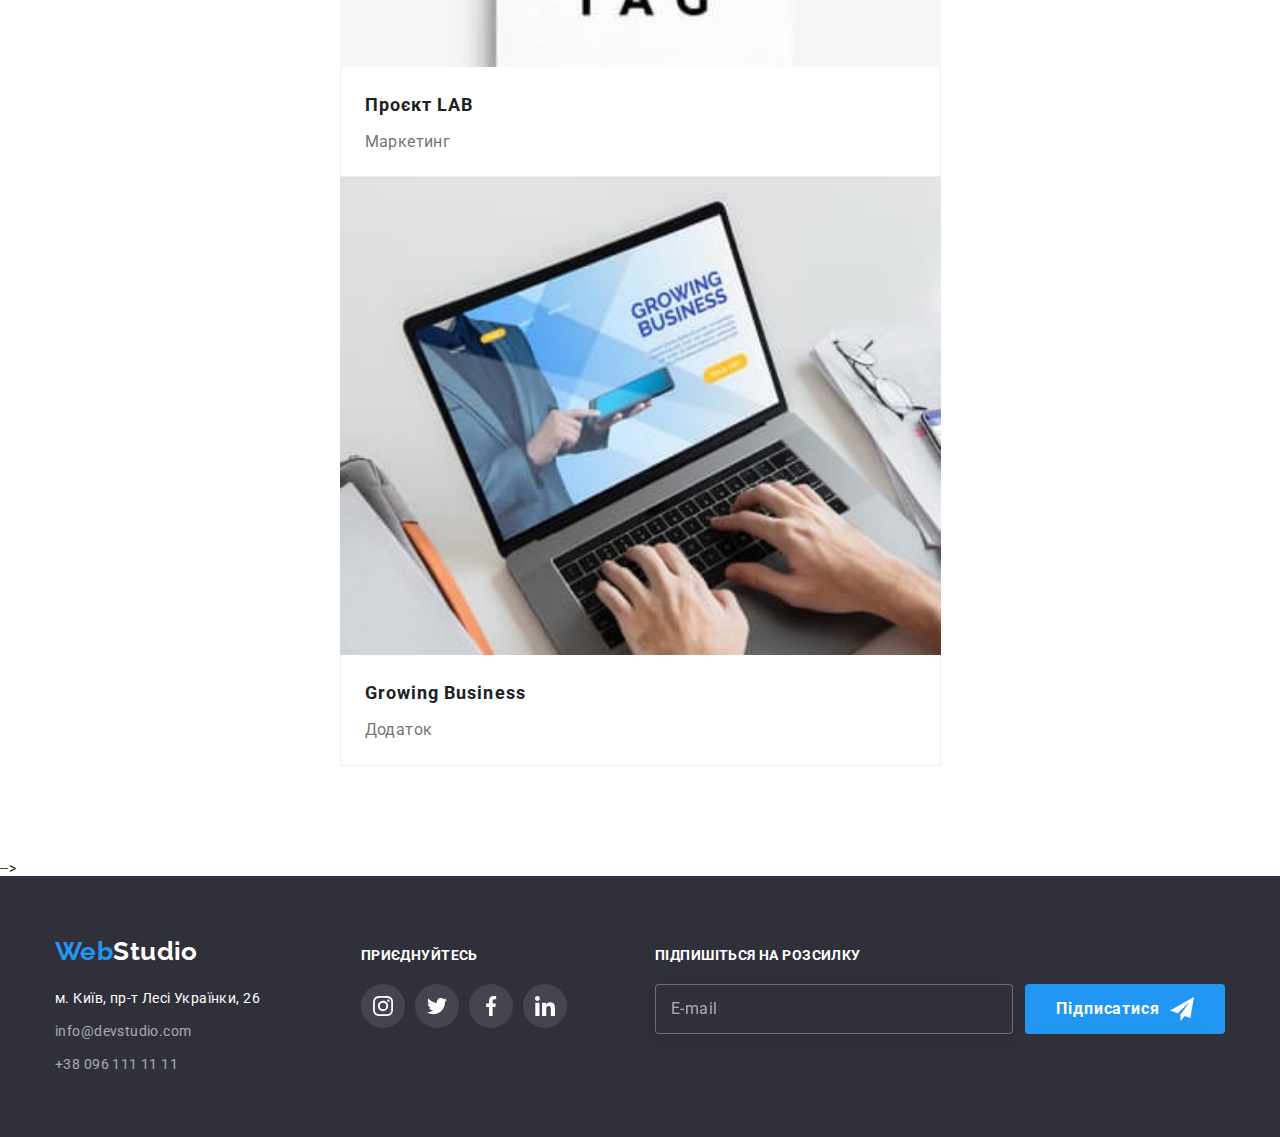
==== commit 85204c94: "portfolio-mobile" ====
--- a/portfolio.html
+++ b/portfolio.html
@@ -20,10 +20,12 @@
     <header class="header">
       <div class="container nav">
         <nav class="nav">
-          <a href="index.html" class="logo"> <span class="logo__prepend">Web</span>Studio</a>
+          <a href="index.html" class="logo animate__animated animate__heartBeat"> <span
+              class="logo__prepend">Web</span>Studio</a>
+    
           <ul class="nav-site list">
-            <li class="nav-site__item"><a href="./index.html" class="nav-site__link">Студія</a></li>
-            <li class="nav-site__item"><a href="./portfolio.html" class="nav-site__link nav-site__link--current">Портфоліо</a></li>
+            <li class="nav-site__item"><a href="./index.html" class="nav-site__link nav-site__link--current">Студія</a></li>
+            <li class="nav-site__item"><a href="./portfolio.html" class="nav-site__link">Портфоліо</a></li>
             <li class="nav-site__item"><a href="" class="nav-site__link">Контакти</a></li>
           </ul>
         </nav>
@@ -43,6 +45,11 @@
               +38 096 111 11 11</a>
           </li>
         </ul>
+        <button type="button" class="menu-toggle js-open-menu" aria-expanded="false" aria-controls="mobile-menu">
+          <svg class="menu-toggle__icon" width="40" height="40">
+            <use href="./images/icons.svg#icon-menu"></use>
+          </svg>
+        </button>
       </div>
     </header>
     <main>
@@ -63,7 +70,7 @@
             </li>
           </ul>
           <!-- portfolio -->
-          <ul class="portfolio list">
+           <ul class="portfolio list">
             <li class="portfolio__item">
               <a class="portfolio__link" href="">
                 <div class="product">
@@ -276,56 +283,59 @@
             </li>
           </ul>
         </div>
-      </section>
+      </section> -->
     </main>
     
   <!--футер-->
   <footer class="footer">
     <div class="container footer__box">
-      <div>
-        <a href="" class="logo footer__logo"><span class="logo__prepend">Web</span>Studio</a>
-        <address class="address">
-          <ul class="address__list list">
-            <li class="address__item">
-              <a href="https://goo.gl/maps/73LqYvUuy7JzghUMA" class="address__link">м. Київ, пр-т Лесі Українки, 26
-              </a>
-            </li>
-            <li class="address__item">
-              <a href="mailto:info@devstudio.com" class="contact__link">info@devstudio.com</a>
-            </li>
-            <li class="item"><a href="tel:+380961111111" class="contact__link">+38 096 111 11 11</a></li>
+      <div class="footer__wrap">
+        <div>
+          <a href="" class="logo footer__logo"><span class="logo__prepend">Web</span>Studio</a>
+          <address class="address">
+            <ul class="address__list list">
+              <li class="address__item">
+                <a href="https://goo.gl/maps/73LqYvUuy7JzghUMA" class="address__link">м. Київ, пр-т Лесі Українки, 26
+                </a>
+              </li>
+              <li class="address__item">
+                <a href="mailto:info@devstudio.com" class="contact__link">info@devstudio.com</a>
+              </li>
+              <li class="item"><a href="tel:+380961111111" class="contact__link">+38 096 111 11 11</a></li>
+            </ul>
+          </address>
+        </div>
+  
+        <div class="footer-social">
+          <span class="list__title">Приєднуйтесь</span>
+          <ul class="social footer-social__list list">
+            <li class="social__item">
+              <a class="social__link footer-social__link" href=""><svg width="20" height="20">
+                  <use href="./images/icons.svg#icon-instagram"></use>
+                </svg>
+              </a>
+            </li>
+            <li class="social__item">
+              <a class="social__link footer-social__link" href=""><svg width="20" height="20">
+                  <use href="./images/icons.svg#icon-twitter"></use>
+                </svg>
+              </a>
+            </li>
+            <li class="social__item">
+              <a class="social__link footer-social__link" href=""><svg width="20" height="20">
+                  <use href="./images/icons.svg#icon-facebook"></use>
+                </svg>
+              </a>
+            </li>
+            <li class="social__item">
+              <a class="social__link footer-social__link" href="">
+                <svg width="20" height="20">
+                  <use href="./images/icons.svg#icon-linkedin"></use>
+                </svg>
+              </a>
+            </li>
           </ul>
-        </address>
-      </div>
-      <div class="footer-social">
-        <span class="list__title">Приєднуйтесь</span>
-        <ul class="social footer-social__list list">
-          <li class="social__item">
-            <a class="social__link footer-social__link" href=""><svg width="20" height="20">
-                <use href="./images/icons.svg#icon-instagram"></use>
-              </svg>
-            </a>
-          </li>
-          <li class="social__item">
-            <a class="social__link footer-social__link" href=""><svg width="20" height="20">
-                <use href="./images/icons.svg#icon-twitter"></use>
-              </svg>
-            </a>
-          </li>
-          <li class="social__item">
-            <a class="social__link footer-social__link" href=""><svg width="20" height="20">
-                <use href="./images/icons.svg#icon-facebook"></use>
-              </svg>
-            </a>
-          </li>
-          <li class="social__item">
-            <a class="social__link footer-social__link" href="">
-              <svg width="20" height="20">
-                <use href="./images/icons.svg#icon-linkedin"></use>
-              </svg>
-            </a>
-          </li>
-        </ul>
+        </div>
       </div>
       <form class="sign-form">
         <span class="list__title">підпишіться на розсилку</span>
@@ -343,5 +353,49 @@
       </form>
     </div>
   </footer>
+  <!-- mobile-menu -->
+  <div class="menu-container js-menu-container" id="mobile-menu">
+    <button type="button" class="menu-toggle js-close-menu">
+      <svg class="menu-toggle__icon" aria-label="Перемикач мобільного меню" width="40" height="40">
+        <use class="menu-toggle__close" href="./images/icons.svg#icon-cross"></use>
+      </svg>
+    </button>
+    <div class="menu-container__wrap">
+      <ul class="mob-menu list">
+        <li class="mob-menu__item">
+          <a href="./index.html" class="mob-menu__link">Студія</a>
+        </li>
+        <li class="mob-menu__item">
+          <a href="./portfolio.html" class="mob-menu__link mob-menu__link--current">Портфоліо</a>
+        </li>
+        <li class="mob-menu__item"><a href="#" class="mob-menu__link">Контакти</a></li>
+      </ul>
+      <div class="contact-socials__wrap">
+        <ul class="mob-contact list">
+          <li class="mob-contact__item">
+            <a href="tel:+380961111111" class="mob-contact__link">+38 096 111 11 11</a>
+          </li>
+          <li class="mob-mail__item">
+            <a href="mailto:info@devstudio.com" class="mob-mail__link">info@devstudio.com</a>
+          </li>
+        </ul>
+        <ul class="mob-socials list">
+          <li class="mob-socials__item">
+            <a href="#" class="mob-socials__link">instagram</a>
+          </li>
+          <li class="mob-socials__item">
+            <a href="#" class="mob-socials__link">twitter</a>
+          </li>
+          <li class="mob-socials__item">
+            <a href="#" class="mob-socials__link">facebook</a>
+          </li>
+          <li class="__item">
+            <a href="#" class="mob-socials__link">linkedln</a>
+          </li>
+        </ul>
+      </div>
+    </div>
+  </div>
+  <script src="./js/mobile-menu.js"></script>
   </body>
 </html>
--- a/css/main.min.css
+++ b/css/main.min.css
@@ -1 +1 @@
-:root{--primary-font: "Roboto", sans-serif;--logo-font: "Raleway", sans-serif;--primary-text-color: #212121;--secondary-text-color: #757575;--accent-color: #2196f3;--black-text-color: #000000;--white-text-color: #ffffff;--footer-text-color-tel-mail: rgba(255, 255, 255, 0.6);--primary-background-color: #f5f5f5;--product-overlay: rgba(33, 150, 243, 0.9);--footer-hero-background-color: #2f303a;--team-background-color: #f5f4fa;--hover-hero-button: #188ce8;--border-bottom-header: #cecece;--border-card-portfolio: #eeeeee;--overlay-background-color: #c4c4c4;--fill-svg-color: #afb1b8;--linear-gradient-color: rgba(47, 48, 58, 0.4);--services-list-overlay: rgba(47, 48, 58, 0.8);--timing-cubic-bezier: 250ms cubic-bezier(0.4, 0, 0.2, 1)}h1,h2,h3,h4,h5,h6,ul,p{margin:0}ul{padding-left:0}.list{list-style:none}.visually-hidden{position:absolute;white-space:nowrap;width:1px;height:1px;overflow:hidden;border:0;padding:0;clip:rect(0 0 0 0);-webkit-clip-path:inset(50%);clip-path:inset(50%);margin:-1px}body{background-color:var(--white-text-color);color:var(--primary-text-color);font-family:var(--primary-font);font-size:14px;letter-spacing:.03em}.container{width:1200px;padding-left:15px;padding-right:15px;margin:0 auto}.section{padding-top:94px;padding-bottom:94px}.section__title{font-size:36px;line-height:1.16;text-align:center;margin-bottom:50px}.list__title{font-weight:700;line-height:1.14;color:var(--white-text-color);text-transform:uppercase}.image{display:block;width:100%}.button{display:inline-block;border-radius:4px;border:none;background-color:var(--accent-color);color:var(--white-text-color);font-family:inherit;font-weight:700;font-size:16px;line-height:1.87;text-align:center;letter-spacing:.06em;cursor:pointer;-webkit-transition:var(--timing-cubic-bezier);transition:var(--timing-cubic-bezier)}.button:hover,.button:focus{background-color:var(--hover-hero-button)}.button:active{background-color:var(--hover-hero-button)}.logo{padding:25px 0px;color:var(--black-text-color);font-family:var(--logo-font);font-weight:700;font-size:26px;line-height:1.19;text-decoration:none;-webkit-transition:var(--timing-cubic-bezier);transition:var(--timing-cubic-bezier)}.logo:hover,.logo:focus{color:var(--accent-color)}.logo__prepend{color:var(--accent-color)}.social{display:-webkit-box;display:-ms-flexbox;display:flex;-webkit-box-pack:center;-ms-flex-pack:center;justify-content:center;gap:10px;margin:16px 0 30px 0}.social__item{width:44px;height:44px}.social__link{display:-webkit-box;display:-ms-flexbox;display:flex;-webkit-box-align:center;-ms-flex-align:center;align-items:center;-webkit-box-pack:center;-ms-flex-pack:center;justify-content:center;width:100%;height:100%;background-color:var(--white-text-color);border-radius:50%;fill:var(--fill-svg-color);-webkit-transition:var(--timing-cubic-bezier);transition:var(--timing-cubic-bezier)}.social__link:hover,.social__link:focus{background-color:var(--accent-color);fill:var(--white-text-color)}.header{border-bottom:1px solid var(--border-bottom-header)}.nav{display:-webkit-box;display:-ms-flexbox;display:flex;-webkit-box-align:center;-ms-flex-align:center;align-items:center}.nav-site{display:-webkit-box;display:-ms-flexbox;display:flex;-webkit-box-align:center;-ms-flex-align:center;align-items:center;margin-left:93px}.nav-site__item:not(:last-child){margin-right:50px}.nav-site__link{display:block;padding:32px 0px;color:var(--primary-text-color);font-weight:500;line-height:1.14;letter-spacing:.02em;text-decoration:none;-webkit-transition:var(--timing-cubic-bezier);transition:var(--timing-cubic-bezier)}.nav-site__link:hover,.nav-site__link:focus{color:var(--accent-color)}.nav-site__link--current{position:relative;color:var(--accent-color)}.nav-site__link--current::after{position:absolute;content:"";display:block;width:100%;height:4px;bottom:-1px;background:var(--accent-color);border-radius:2px}.nav-contact{display:-webkit-box;display:-ms-flexbox;display:flex;-webkit-box-align:center;-ms-flex-align:center;align-items:center;margin-left:auto}.nav-contact__item:not(:last-child){margin-right:50px}.nav-contact__link{display:-webkit-box;display:-ms-flexbox;display:flex;-webkit-box-align:center;-ms-flex-align:center;align-items:center;padding:32px 0px;color:var(--secondary-text-color);fill:var(--secondary-text-color);font-weight:500;line-height:1.14;letter-spacing:.02em;text-decoration:none}.nav-contact__link:hover,.nav-contact__link:focus{color:var(--accent-color);fill:var(--accent-color);-webkit-transition:var(--timing-cubic-bezier);transition:var(--timing-cubic-bezier)}.nav-contact__icon{margin-right:10px}.hero{padding:200px 0;text-align:center}.hero__overlay{max-width:1600px;height:600px;margin-left:auto;margin-right:auto;background-image:-webkit-gradient(linear, left top, right top, from(var(--linear-gradient-color)), to(var(--linear-gradient-color))),url(../images/hero.jpg);background-image:linear-gradient(to right, var(--linear-gradient-color), var(--linear-gradient-color)),url(../images/hero.jpg);background-position:center;background-color:var(--overlay-background-color)}.hero__title{max-width:696px;margin-bottom:30px;margin-left:auto;margin-right:auto;color:var(--white-text-color);font-weight:900;font-size:44px;line-height:1.36;text-align:center;letter-spacing:.06em;text-transform:uppercase}.hero__button{padding:10px 32px;min-width:216px}.features__list{display:-webkit-box;display:-ms-flexbox;display:flex}.features__item{width:270px}.features__item:not(:last-child){margin-right:30px}.features__icon{display:-webkit-box;display:-ms-flexbox;display:flex;-webkit-box-align:center;-ms-flex-align:center;align-items:center;-webkit-box-pack:center;-ms-flex-pack:center;justify-content:center;margin-bottom:30px;width:270px;height:120px;background-color:var(--team-background-color)}.features__title{color:var(--primary-text-color)}.features__description{margin-top:10px;color:var(--secondary-text-color);line-height:1.71}.services{padding-top:0}.services__list{display:-webkit-box;display:-ms-flexbox;display:flex}.services__item{position:relative;width:370px}.services__item:not(:last-child){margin-right:30px}.services__overlay{position:absolute;bottom:0;width:100%;height:70px;background-color:var(--services-list-overlay);display:-webkit-box;display:-ms-flexbox;display:flex;-webkit-box-pack:center;-ms-flex-pack:center;justify-content:center;-webkit-box-align:center;-ms-flex-align:center;align-items:center}.team{background-color:var(--team-background-color)}.team__list{display:-webkit-box;display:-ms-flexbox;display:flex;width:100%}.team__item{background-color:var(--white-text-color);-webkit-box-shadow:0px 1px 3px rgba(0,0,0,.12),0px 1px 1px rgba(0,0,0,.14),0px 2px 1px rgba(0,0,0,.2);box-shadow:0px 1px 3px rgba(0,0,0,.12),0px 1px 1px rgba(0,0,0,.14),0px 2px 1px rgba(0,0,0,.2);border-radius:0px 0px 4px 4px}.team__item:not(:last-child){margin-right:30px}.team__title{padding-top:30px;font-weight:500;font-size:16px;line-height:1.18;text-align:center}.team__description{color:var(--secondary-text-color);font-size:16px;line-height:1.18;margin-top:10px;text-align:center}.clients__list{display:-webkit-box;display:-ms-flexbox;display:flex;-webkit-box-pack:center;-ms-flex-pack:center;justify-content:center;gap:30px}.clients__item{width:170px;height:92px}.clients__link{display:-webkit-box;display:-ms-flexbox;display:flex;-webkit-box-align:center;-ms-flex-align:center;align-items:center;-webkit-box-pack:center;-ms-flex-pack:center;justify-content:center;border:1px solid #afb1b8;border-radius:4px;width:100%;height:100%;fill:var(--fill-svg-color);-webkit-transition:var(--timing-cubic-bezier);transition:var(--timing-cubic-bezier)}.clients__link:hover,.clients__link:focus{fill:var(--accent-color);border:1px solid var(--accent-color)}.footer{padding:60px 0px;background-color:var(--footer-hero-background-color)}.footer__box{display:-webkit-box;display:-ms-flexbox;display:flex;-webkit-box-align:baseline;-ms-flex-align:baseline;align-items:baseline}.footer__logo{margin-bottom:20px;color:var(--white-text-color);padding:0}.footer__logo:hover,.footer__logo:focus{color:var(--accent-color)}.address{margin-top:20px}.address__item:not(:last-child){margin-bottom:9px}.address__link{font-style:normal;color:var(--white-text-color);line-height:1.71;text-decoration:none;-webkit-transition:var(--timing-cubic-bezier);transition:var(--timing-cubic-bezier)}.address__link:hover,.address__link:focus{color:var(--accent-color)}.address .contact__link{font-style:normal;color:var(--footer-text-color-tel-mail);line-height:1.71;text-decoration:none;-webkit-transition:var(--timing-cubic-bezier);transition:var(--timing-cubic-bezier)}.address .contact__link:hover,.address .contact__link:focus{color:var(--accent-color)}.footer-social{margin-left:70px}.footer-social__list{margin-top:20px}.footer-social__link{background-color:rgba(255,255,255,.1);fill:var(--white-text-color)}.footer-social__link:hover,.footer-social__link:focus{background-color:var(--accent-color)}.sign-form{margin-left:auto}.sign-form__field{display:-webkit-box;display:-ms-flexbox;display:flex;margin-top:20px}.sign-form__input{padding-left:15px;margin-right:12px;min-width:358px;height:50px;border:1px solid rgba(255,255,255,.3);-webkit-filter:drop-shadow(0px 4px 4px rgba(0, 0, 0, 0.15));filter:drop-shadow(0px 4px 4px rgba(0, 0, 0, 0.15));border-radius:4px;background-color:var(--footer-hero-background-color);color:var(--white-text-color)}.sign-form__input::-webkit-input-placeholder{font-size:16px;line-height:1.25;letter-spacing:.03em;color:rgba(255,255,255,.6)}.sign-form__input::-moz-placeholder{font-size:16px;line-height:1.25;letter-spacing:.03em;color:rgba(255,255,255,.6)}.sign-form__input:-ms-input-placeholder{font-size:16px;line-height:1.25;letter-spacing:.03em;color:rgba(255,255,255,.6)}.sign-form__input::-ms-input-placeholder{font-size:16px;line-height:1.25;letter-spacing:.03em;color:rgba(255,255,255,.6)}.sign-form__input::placeholder{font-size:16px;line-height:1.25;letter-spacing:.03em;color:rgba(255,255,255,.6)}.sign-form__button{min-width:200px;display:-webkit-box;display:-ms-flexbox;display:flex;-webkit-box-pack:center;-ms-flex-pack:center;justify-content:center;-webkit-box-align:center;-ms-flex-align:center;align-items:center;padding:0}.sign-form__button:hover,.sign-form__button:focus{background-color:var(--hover-hero-button)}.sign-form__icon{margin-left:10px}.filter{display:-webkit-box;display:-ms-flexbox;display:flex;-webkit-box-pack:center;-ms-flex-pack:center;justify-content:center;margin-bottom:50px}.filter__item:not(:last-child){margin-right:8px}.filter__button{padding:6px 22px;min-width:73px;border:1px solid rgba(0,0,0,0);border-radius:4px;color:var(--title-text-color);font-family:inherit;font-weight:500;font-size:16px;line-height:1.87;text-align:center;cursor:pointer;background-color:var(--team-background-color);-webkit-transition:var(--timing-cubic-bezier);transition:var(--timing-cubic-bezier)}.filter__button:hover,.filter__button:focus{color:var(--white-text-color);background-color:var(--accent-color);-webkit-box-shadow:0px 3px 1px rgba(0,0,0,.1),0px 1px 2px rgba(0,0,0,.08),0px 2px 2px rgba(0,0,0,.12);box-shadow:0px 3px 1px rgba(0,0,0,.1),0px 1px 2px rgba(0,0,0,.08),0px 2px 2px rgba(0,0,0,.12)}.filter__button:active{color:var(--white-text-color);background-color:var(--accent-color);-webkit-box-shadow:0px 3px 1px rgba(0,0,0,.1),0px 1px 2px rgba(0,0,0,.08),0px 2px 2px rgba(0,0,0,.12);box-shadow:0px 3px 1px rgba(0,0,0,.1),0px 1px 2px rgba(0,0,0,.08),0px 2px 2px rgba(0,0,0,.12)}.portfolio{display:-webkit-box;display:-ms-flexbox;display:flex;-ms-flex-wrap:wrap;flex-wrap:wrap;gap:30px}.portfolio__item{-ms-flex-preferred-size:calc((100% - 60px)/3);flex-basis:calc((100% - 60px)/3)}.portfolio__link{display:block;text-decoration:none;-webkit-transition:var(--timing-cubic-bezier);transition:var(--timing-cubic-bezier)}.portfolio__link:hover,.portfolio__link:focus{-webkit-box-shadow:0px 1px 1px rgba(0,0,0,.12),0px 4px 4px rgba(0,0,0,.06),1px 4px 6px rgba(0,0,0,.16);box-shadow:0px 1px 1px rgba(0,0,0,.12),0px 4px 4px rgba(0,0,0,.06),1px 4px 6px rgba(0,0,0,.16)}.product{position:relative;overflow:hidden}.product__content{padding:20px 24px;border-right:1px solid var(--border-card-portfolio);border-bottom:1px solid var(--border-card-portfolio);border-left:1px solid var(--border-card-portfolio)}.product__name{color:var(--primary-text-color);margin-bottom:4px;font-size:18px;line-height:2;letter-spacing:.06em;text-decoration:none}.product__type{color:var(--secondary-text-color);font-size:16px;line-height:1.87}.product__overlay{position:absolute;bottom:0;width:100%;height:100%;background-color:var(--product-overlay);font-size:18px;line-height:1.55;letter-spacing:.03em;color:var(--white-text-color);padding:63px 24px;-webkit-transform:translateY(101%);transform:translateY(101%);-webkit-transition:-webkit-transform var(--timing-cubic-bezier);transition:-webkit-transform var(--timing-cubic-bezier);transition:transform var(--timing-cubic-bezier);transition:transform var(--timing-cubic-bezier), -webkit-transform var(--timing-cubic-bezier)}.portfolio__link:hover .product__overlay,.portfolio__link:focus .product__overlay{-webkit-transform:translateY(0);transform:translateY(0)}.backdrop{position:fixed;top:0;left:0;width:100%;height:100%;background-color:rgba(0,0,0,.2);opacity:1;-webkit-transition:opacity var(--timing-cubic-bezier),visibility var(--timing-cubic-bezier);transition:opacity var(--timing-cubic-bezier),visibility var(--timing-cubic-bezier)}.backdrop.is-hidden{opacity:0;pointer-events:none;visibility:hidden}.backdrop.is-hidden .modal{opacity:0;-webkit-transform:scale(0.8) translate(-50%, -50%);transform:scale(0.8) translate(-50%, -50%)}.modal{position:absolute;top:50%;left:50%;width:528px;height:581px;background-color:var(--white-text-color);-webkit-box-shadow:0px 1px 3px rgba(0,0,0,.12),0px 1px 1px rgba(0,0,0,.14),0px 2px 1px rgba(0,0,0,.2);box-shadow:0px 1px 3px rgba(0,0,0,.12),0px 1px 1px rgba(0,0,0,.14),0px 2px 1px rgba(0,0,0,.2);border-radius:4px;opacity:1;padding:40px;-webkit-transform:scale(1) translate(-50%, -50%);transform:scale(1) translate(-50%, -50%);-webkit-transition:opacity var(--timing-cubic-bezier),-webkit-transform var(--timing-cubic-bezier);transition:opacity var(--timing-cubic-bezier),-webkit-transform var(--timing-cubic-bezier);transition:transform var(--timing-cubic-bezier),opacity var(--timing-cubic-bezier);transition:transform var(--timing-cubic-bezier),opacity var(--timing-cubic-bezier),-webkit-transform var(--timing-cubic-bezier)}.modal__button{margin:30px auto 40px auto;min-width:200px;height:50px;padding:0}.modal__button:hover,.modal__button:focus{background-color:var(--hover-hero-button)}.modal__button:active{background-color:var(--hover-hero-button)}.form-modal{display:-webkit-box;display:-ms-flexbox;display:flex;-webkit-box-orient:vertical;-webkit-box-direction:normal;-ms-flex-direction:column;flex-direction:column}.form-modal__title{text-align:center;font-weight:700;font-size:20px;line-height:1.15;text-align:center;margin-bottom:12px}.form-modal__label{margin-bottom:4px;font-size:12px;line-height:1.17;letter-spacing:.01em;color:var(--secondary-text-color)}.form-modal__input{outline:none;width:100%;height:100%;padding:0 0 0 42px;border:1px solid rgba(33,33,33,.2);border-radius:4px;-webkit-transition:border-color var(--timing-cubic-bezier);transition:border-color var(--timing-cubic-bezier)}.form-modal__input:focus{border-color:var(--accent-color)}.form-modal__coment{outline:none;resize:none;width:448px;height:120px;padding:12px 16px;border:1px solid rgba(33,33,33,.2);border-radius:4px;-webkit-transition:border-color var(--timing-cubic-bezier);transition:border-color var(--timing-cubic-bezier)}.form-modal__coment:focus{border-color:var(--accent-color)}.form-modal__coment::-webkit-input-placeholder{font-size:12px;line-height:1.17;letter-spacing:.01em;color:rgba(117,117,117,.5)}.form-modal__coment::-moz-placeholder{font-size:12px;line-height:1.17;letter-spacing:.01em;color:rgba(117,117,117,.5)}.form-modal__coment:-ms-input-placeholder{font-size:12px;line-height:1.17;letter-spacing:.01em;color:rgba(117,117,117,.5)}.form-modal__coment::-ms-input-placeholder{font-size:12px;line-height:1.17;letter-spacing:.01em;color:rgba(117,117,117,.5)}.form-modal__coment::placeholder{font-size:12px;line-height:1.17;letter-spacing:.01em;color:rgba(117,117,117,.5)}.form-modal__field{position:relative;width:100%;height:40px;margin-bottom:10px}.form-modal__icon{position:absolute;top:50%;left:12px;-webkit-transform:translateY(-50%);transform:translateY(-50%)}.form-modal__field:focus-within .form-modal__icon{fill:var(--accent-color)}.form-modal__button--close{position:absolute;top:8px;right:8px;width:30px;height:30px;border-radius:50%;display:-webkit-box;display:-ms-flexbox;display:flex;-webkit-box-pack:center;-ms-flex-pack:center;justify-content:center;-webkit-box-align:center;-ms-flex-align:center;align-items:center;border:1px solid rgba(0,0,0,.1);background-color:var(--white-text-color);-webkit-transition:-webkit-transform var(--timing-cubic-bezier);transition:-webkit-transform var(--timing-cubic-bezier);transition:transform var(--timing-cubic-bezier);transition:transform var(--timing-cubic-bezier), -webkit-transform var(--timing-cubic-bezier);cursor:pointer}.form-modal__button--close:hover,.form-modal__button--close:focus{fill:var(--accent-color)}.checkbox__icon--start{opacity:1}.checkbox__icon--checked{opacity:0}.checkbox:checked+.checkbox__icon>.checkbox__icon--checked{opacity:1}.checkbox__label{text-align:center;margin-top:20px}.checkbox__text{margin-left:7px;line-height:1,71;color:var(--secondary-text-color)}.checbox__link{line-height:1.71;color:var(--accent-color)}/*# sourceMappingURL=main.min.css.map */+:root{--primary-font: "Roboto", sans-serif;--logo-font: "Raleway", sans-serif;--primary-text-color: #212121;--secondary-text-color: #757575;--accent-color: #2196f3;--black-text-color: #000000;--white-text-color: #ffffff;--footer-text-color-tel-mail: rgba(255, 255, 255, 0.6);--primary-background-color: #f5f5f5;--product-overlay: rgba(33, 150, 243, 0.9);--footer-hero-background-color: #2f303a;--team-background-color: #f5f4fa;--hover-hero-button: #188ce8;--border-bottom-header: #cecece;--border-card-portfolio: #eeeeee;--overlay-background-color: #c4c4c4;--fill-svg-color: #afb1b8;--linear-gradient-color: rgba(47, 48, 58, 0.4);--services-list-overlay: rgba(47, 48, 58, 0.8);--timing-cubic-bezier: 250ms cubic-bezier(0.4, 0, 0.2, 1)}h1,h2,h3,h4,h5,h6,ul,p{margin:0}ul{padding-left:0}.list{list-style:none}.visually-hidden{position:absolute;white-space:nowrap;width:1px;height:1px;overflow:hidden;border:0;padding:0;clip:rect(0 0 0 0);-webkit-clip-path:inset(50%);clip-path:inset(50%);margin:-1px}body{background-color:var(--white-text-color);color:var(--primary-text-color);font-family:var(--primary-font);font-size:14px;letter-spacing:.03em}.container{padding-left:15px;padding-right:15px;margin:0 auto}@media screen and (min-width: 480px){.container{max-width:480px}}@media screen and (min-width: 768px){.container{max-width:768px}}@media screen and (min-width: 1200px){.container{max-width:1200px}}.section{padding-top:60px;padding-bottom:60px}@media screen and (min-width: 768px){.section{padding-top:60px;padding-bottom:60px}}@media screen and (min-width: 1200px){.section{padding-top:94px;padding-bottom:94px}}.section__title{font-size:28px;line-height:1.17;text-align:center;margin-bottom:30px}@media screen and (min-width: 1200px){.section__title{margin-bottom:50px;font-size:36px;line-height:1.16}}.list__title{font-weight:700;font-size:14px;line-height:1.14;color:var(--white-text-color);text-transform:uppercase;text-align:center}@media screen and (min-width: 768px){.list__title{text-align:start}}.image{display:block;width:100%;height:auto}.button{display:inline-block;border-radius:4px;border:none;background-color:var(--accent-color);color:var(--white-text-color);font-family:inherit;font-weight:700;font-size:16px;line-height:1.87;text-align:center;letter-spacing:.06em;cursor:pointer;-webkit-transition:var(--timing-cubic-bezier);transition:var(--timing-cubic-bezier)}.button:hover,.button:focus{background-color:var(--hover-hero-button)}.button:active{background-color:var(--hover-hero-button)}.logo{padding:15px 0;color:var(--black-text-color);font-family:var(--logo-font);font-weight:700;font-size:24px;line-height:1.16;text-decoration:none;-webkit-transition:var(--timing-cubic-bezier);transition:var(--timing-cubic-bezier)}@media screen and (min-width: 768px){.logo{padding:25px 0px;margin-right:87px}}@media screen and (min-width: 1200px){.logo{font-size:26px;line-height:1.19;margin-right:93px}}.logo:hover,.logo:focus{color:var(--accent-color)}.logo__prepend{color:var(--accent-color)}.social{display:-webkit-box;display:-ms-flexbox;display:flex;-webkit-box-pack:center;-ms-flex-pack:center;justify-content:center;gap:10px;margin-top:16px}.social__item{width:44px;height:44px}.social__link{display:-webkit-box;display:-ms-flexbox;display:flex;-webkit-box-align:center;-ms-flex-align:center;align-items:center;-webkit-box-pack:center;-ms-flex-pack:center;justify-content:center;width:100%;height:100%;background-color:var(--white-text-color);border-radius:50%;fill:var(--fill-svg-color);-webkit-transition:var(--timing-cubic-bezier);transition:var(--timing-cubic-bezier)}.social__link:hover,.social__link:focus{background-color:var(--accent-color);fill:var(--white-text-color)}.header{border-bottom:1px solid var(--border-bottom-header)}.nav{display:-webkit-box;display:-ms-flexbox;display:flex;-webkit-box-align:center;-ms-flex-align:center;align-items:center;-webkit-box-pack:justify;-ms-flex-pack:justify;justify-content:space-between}.nav-site{display:-webkit-box;display:-ms-flexbox;display:flex}@media screen and (max-width: 767px){.nav-site{display:none}}.nav-site__item:not(:last-child){margin-right:50px}.nav-site__link{display:block;padding:32px 0px;color:var(--primary-text-color);font-weight:500;line-height:1.14;letter-spacing:.02em;text-decoration:none;-webkit-transition:var(--timing-cubic-bezier);transition:var(--timing-cubic-bezier)}.nav-site__link:hover,.nav-site__link:focus{color:var(--accent-color)}.nav-site__link--current{position:relative;color:var(--accent-color)}.nav-site__link--current::after{position:absolute;content:"";display:block;width:100%;height:4px;bottom:-1px;background:var(--accent-color);border-radius:2px}@media screen and (max-width: 768px){.nav-contact{display:none}}@media screen and (min-width: 768px){.nav-contact{display:-webkit-box;display:-ms-flexbox;display:flex;-ms-flex-wrap:wrap;flex-wrap:wrap;gap:10px;margin-left:90px}}@media screen and (min-width: 1200px){.nav-contact{margin-left:auto;-ms-flex-wrap:nowrap;flex-wrap:nowrap;gap:30px}}.nav-contact__link{display:-webkit-box;display:-ms-flexbox;display:flex;-webkit-box-align:center;-ms-flex-align:center;align-items:center;color:var(--secondary-text-color);fill:var(--secondary-text-color);font-weight:500;letter-spacing:.02em;text-decoration:none}@media screen and (min-width: 768px){.nav-contact__link{font-size:12px;line-height:1.16}}@media screen and (min-width: 1200px){.nav-contact__link{font-size:14px;line-height:1.14;padding:32px 0px}}.nav-contact__link:hover,.nav-contact__link:focus{color:var(--accent-color);fill:var(--accent-color);-webkit-transition:var(--timing-cubic-bezier);transition:var(--timing-cubic-bezier)}.nav-contact__icon{margin-right:9px}.hero{padding:118px 0;text-align:center;background-color:var(--overlay-background-color)}.hero__overlay{max-width:1600px;height:auto;margin-left:auto;margin-right:auto;background-position:center;background-size:cover;background-repeat:no-repeat;background-image:-webkit-gradient(linear, left top, right top, from(var(--linear-gradient-color)), to(var(--linear-gradient-color))),url(../images/header-mob-1x.jpg);background-image:linear-gradient(to right, var(--linear-gradient-color), var(--linear-gradient-color)),url(../images/header-mob-1x.jpg)}@media(min-device-pixel-ratio: 2),(-webkit-min-device-pixel-ratio: 2),(min-resolution: 192dpi),(min-resolution: 2dppx){.hero__overlay{background-image:-webkit-gradient(linear, left top, right top, from(var(--linear-gradient-color)), to(var(--linear-gradient-color))),url(../images/header-mob-2x.jpg);background-image:linear-gradient(to right, var(--linear-gradient-color), var(--linear-gradient-color)),url(../images/header-mob-2x.jpg)}}@media screen and (min-width: 768px){.hero__overlay{background-image:-webkit-gradient(linear, left top, right top, from(var(--linear-gradient-color)), to(var(--linear-gradient-color))),url(../images/header-tab-1x.jpg);background-image:linear-gradient(to right, var(--linear-gradient-color), var(--linear-gradient-color)),url(../images/header-tab-1x.jpg)}}@media screen and (min-width: 768px)and (min-device-pixel-ratio: 2),screen and (min-width: 768px)and (-webkit-min-device-pixel-ratio: 2),screen and (min-width: 768px)and (min-resolution: 192dpi),screen and (min-width: 768px)and (min-resolution: 2dppx){.hero__overlay{background-image:-webkit-gradient(linear, left top, right top, from(var(--linear-gradient-color)), to(var(--linear-gradient-color))),url(../images/header-tab-2x.jpg);background-image:linear-gradient(to right, var(--linear-gradient-color), var(--linear-gradient-color)),url(../images/header-tab-2x.jpg)}}@media screen and (min-width: 1200px){.hero__overlay{padding:200px 0;background-image:-webkit-gradient(linear, left top, right top, from(var(--linear-gradient-color)), to(var(--linear-gradient-color))),url(../images/hero.jpg);background-image:linear-gradient(to right, var(--linear-gradient-color), var(--linear-gradient-color)),url(../images/hero.jpg)}}@media screen and (min-width: 1200px)and (min-device-pixel-ratio: 2),screen and (min-width: 1200px)and (-webkit-min-device-pixel-ratio: 2),screen and (min-width: 1200px)and (min-resolution: 192dpi),screen and (min-width: 1200px)and (min-resolution: 2dppx){.hero__overlay{background-image:-webkit-gradient(linear, left top, right top, from(var(--linear-gradient-color)), to(var(--linear-gradient-color))),url(../images/header-desk-2x.jpg);background-image:linear-gradient(to right, var(--linear-gradient-color), var(--linear-gradient-color)),url(../images/header-desk-2x.jpg)}}.hero__title{max-width:360px;margin-bottom:30px;margin-left:auto;margin-right:auto;color:var(--white-text-color);font-weight:900;font-size:26px;line-height:1.6;text-align:center;letter-spacing:.06em;text-transform:uppercase}@media screen and (min-width: 1200px){.hero__title{font-size:44px;line-height:1.36;min-width:696px}}.hero__button{padding:10px 32px;min-width:216px}.features__list{display:-webkit-box;display:-ms-flexbox;display:flex;-ms-flex-wrap:wrap;flex-wrap:wrap;gap:30px}@media screen and (min-width: 1200px){.features__list{-ms-flex-wrap:nowrap;flex-wrap:nowrap}}.features__item{width:450px}@media screen and (min-width: 768px){.features__item{-ms-flex-preferred-size:calc((100% - 30px)/2);flex-basis:calc((100% - 30px)/2)}}@media screen and (min-width: 1200px){.features__item{-ms-flex-preferred-size:calc((100% - 90px)/4);flex-basis:calc((100% - 90px)/4)}}.features__icon{display:-webkit-box;display:-ms-flexbox;display:flex;-webkit-box-align:center;-ms-flex-align:center;align-items:center;-webkit-box-pack:center;-ms-flex-pack:center;justify-content:center;margin-bottom:30px;width:100%;height:120px;background-color:var(--team-background-color)}.features__title{color:var(--primary-text-color)}.features__description{margin-top:10px;color:var(--secondary-text-color);line-height:1.71}.services{padding-top:0}@media screen and (max-width: 1199px){.services{display:none}}.services__list{display:-webkit-box;display:-ms-flexbox;display:flex}.services__item{position:relative;width:370px}.services__item:not(:last-child){margin-right:30px}.services__overlay{position:absolute;bottom:0;width:100%;height:70px;background-color:var(--services-list-overlay);display:-webkit-box;display:-ms-flexbox;display:flex;-webkit-box-pack:center;-ms-flex-pack:center;justify-content:center;-webkit-box-align:center;-ms-flex-align:center;align-items:center}.team{background-color:var(--team-background-color)}.team__list{display:-webkit-box;display:-ms-flexbox;display:flex;-ms-flex-wrap:wrap;flex-wrap:wrap;gap:30px}@media screen and (min-width: 1200px){.team__list{-ms-flex-wrap:nowrap;flex-wrap:nowrap}}.team__item{background-color:var(--white-text-color);-webkit-box-shadow:0px 1px 3px rgba(0,0,0,.12),0px 1px 1px rgba(0,0,0,.14),0px 2px 1px rgba(0,0,0,.2);box-shadow:0px 1px 3px rgba(0,0,0,.12),0px 1px 1px rgba(0,0,0,.14),0px 2px 1px rgba(0,0,0,.2);border-radius:0px 0px 4px 4px;width:450px;height:auto}@media screen and (min-width: 768px){.team__item{-ms-flex-preferred-size:calc((100% - 30px)/2);flex-basis:calc((100% - 30px)/2)}}@media screen and (min-width: 1200px){.team__item{width:270px}}.team__wrap{padding:30px 0 24px 0}@media screen and (min-width: 1200px){.team__wrap{padding:30px 0 30px 0}}.team__title{font-weight:500;font-size:16px;line-height:1.18;text-align:center}.team__description{color:var(--secondary-text-color);font-size:16px;line-height:1.18;margin-top:10px;text-align:center}.clients__list{display:-webkit-box;display:-ms-flexbox;display:flex;-ms-flex-wrap:wrap;flex-wrap:wrap;gap:30px}@media screen and (min-width: 1200px){.clients__list{display:-webkit-box;display:-ms-flexbox;display:flex;-webkit-box-pack:center;-ms-flex-pack:center;justify-content:center}}.clients__item{height:92px;-ms-flex-preferred-size:calc((100% - 30px)/2);flex-basis:calc((100% - 30px)/2)}@media screen and (min-width: 768px){.clients__item{-ms-flex-preferred-size:calc((100% - 60px)/3);flex-basis:calc((100% - 60px)/3)}}@media screen and (min-width: 1200px){.clients__item{-ms-flex-preferred-size:calc((100% - 150px)/6);flex-basis:calc((100% - 150px)/6)}}.clients__link{display:-webkit-box;display:-ms-flexbox;display:flex;-webkit-box-align:center;-ms-flex-align:center;align-items:center;-webkit-box-pack:center;-ms-flex-pack:center;justify-content:center;border:1px solid #afb1b8;border-radius:4px;width:100%;height:100%;fill:var(--fill-svg-color);-webkit-transition:var(--timing-cubic-bezier);transition:var(--timing-cubic-bezier)}.clients__link:hover,.clients__link:focus{fill:var(--accent-color);border:1px solid var(--accent-color)}.footer{padding:60px 0px;background-color:var(--footer-hero-background-color);text-align:center}@media screen and (min-width: 1200px){.footer{text-align:start}}@media screen and (min-width: 1200px){.footer__box{display:-webkit-box;display:-ms-flexbox;display:flex;-webkit-box-align:baseline;-ms-flex-align:baseline;align-items:baseline}}.footer__logo{text-align:center;margin-bottom:20px;color:var(--white-text-color);padding:0}@media screen and (min-width: 1200px){.footer__logo{text-align:start}}.footer__logo:hover,.footer__logo:focus{color:var(--accent-color)}@media screen and (min-width: 768px){.footer__wrap{display:-webkit-box;display:-ms-flexbox;display:flex;-webkit-box-align:baseline;-ms-flex-align:baseline;align-items:baseline;-ms-flex-pack:distribute;justify-content:space-around}}.address{margin-top:20px}.address__list{margin-bottom:60px}@media screen and (min-width: 1200px){.address__list{margin-bottom:0}}.address__item:not(:last-child){margin-bottom:9px}.address__link{font-style:normal;color:var(--white-text-color);line-height:1.71;text-decoration:none;-webkit-transition:var(--timing-cubic-bezier);transition:var(--timing-cubic-bezier)}.address__link:hover,.address__link:focus{color:var(--accent-color)}.address .contact__link{font-style:normal;color:var(--footer-text-color-tel-mail);line-height:1.71;text-decoration:none;-webkit-transition:var(--timing-cubic-bezier);transition:var(--timing-cubic-bezier)}.address .contact__link:hover,.address .contact__link:focus{color:var(--accent-color)}.footer-social__list{padding:0;margin-top:20px}.footer-social__link{background-color:rgba(255,255,255,.1);fill:var(--white-text-color)}.footer-social__link:hover,.footer-social__link:focus{background-color:var(--accent-color)}@media screen and (max-width: 767px){.footer-social{margin-bottom:60px}}@media screen and (min-width: 1200px){.footer-social{margin-left:70px}}.sign-form{margin-left:auto}.sign-form__field{margin-top:20px}@media screen and (min-width: 1200px){.sign-form__field{display:-webkit-box;display:-ms-flexbox;display:flex}}.sign-form__input{padding-left:15px;margin-right:12px;width:100%;height:50px;border:1px solid rgba(255,255,255,.3);-webkit-filter:drop-shadow(0px 4px 4px rgba(0, 0, 0, 0.15));filter:drop-shadow(0px 4px 4px rgba(0, 0, 0, 0.15));border-radius:4px;background-color:var(--footer-hero-background-color);color:var(--white-text-color)}@media screen and (min-width: 768px){.sign-form__input{width:450px}}@media screen and (min-width: 1200px){.sign-form__input{width:358px}}.sign-form__input::-webkit-input-placeholder{font-size:16px;line-height:1.25;letter-spacing:.03em;color:rgba(255,255,255,.6)}.sign-form__input::-moz-placeholder{font-size:16px;line-height:1.25;letter-spacing:.03em;color:rgba(255,255,255,.6)}.sign-form__input:-ms-input-placeholder{font-size:16px;line-height:1.25;letter-spacing:.03em;color:rgba(255,255,255,.6)}.sign-form__input::-ms-input-placeholder{font-size:16px;line-height:1.25;letter-spacing:.03em;color:rgba(255,255,255,.6)}.sign-form__input::placeholder{font-size:16px;line-height:1.25;letter-spacing:.03em;color:rgba(255,255,255,.6)}.sign-form__button{width:200px;height:50px;display:-webkit-box;display:-ms-flexbox;display:flex;-webkit-box-pack:center;-ms-flex-pack:center;justify-content:center;-webkit-box-align:center;-ms-flex-align:center;align-items:center;padding:0}@media screen and (max-width: 1199px){.sign-form__button{margin-top:20px}}@media screen and (max-width: 1200px){.sign-form__button{margin-right:auto;margin-left:auto}}.sign-form__button:hover,.sign-form__button:focus{background-color:var(--hover-hero-button)}.sign-form__icon{margin-left:10px}.filter{display:-webkit-box;display:-ms-flexbox;display:flex;-ms-flex-wrap:wrap;flex-wrap:wrap;-webkit-box-pack:left;-ms-flex-pack:left;justify-content:left;gap:8px;margin-bottom:50px}.filter__item:not(:last-child){margin-right:8px}.filter__button{padding:6px 22px;max-width:130px;min-width:73px;border:1px solid rgba(0,0,0,0);border-radius:4px;color:var(--title-text-color);font-family:inherit;font-weight:500;font-size:16px;line-height:1.87;text-align:center;cursor:pointer;background-color:var(--team-background-color);-webkit-transition:var(--timing-cubic-bezier);transition:var(--timing-cubic-bezier)}.filter__button:hover,.filter__button:focus{color:var(--white-text-color);background-color:var(--accent-color);-webkit-box-shadow:0px 3px 1px rgba(0,0,0,.1),0px 1px 2px rgba(0,0,0,.08),0px 2px 2px rgba(0,0,0,.12);box-shadow:0px 3px 1px rgba(0,0,0,.1),0px 1px 2px rgba(0,0,0,.08),0px 2px 2px rgba(0,0,0,.12)}.filter__button:active{color:var(--white-text-color);background-color:var(--accent-color);-webkit-box-shadow:0px 3px 1px rgba(0,0,0,.1),0px 1px 2px rgba(0,0,0,.08),0px 2px 2px rgba(0,0,0,.12);box-shadow:0px 3px 1px rgba(0,0,0,.1),0px 1px 2px rgba(0,0,0,.08),0px 2px 2px rgba(0,0,0,.12)}.portfolio{display:-webkit-box;display:-ms-flexbox;display:flex;-webkit-box-orient:vertical;-webkit-box-direction:normal;-ms-flex-direction:column;flex-direction:column}.portfolio__item{width:100%}.portfolio__link{display:block;text-decoration:none;-webkit-transition:var(--timing-cubic-bezier);transition:var(--timing-cubic-bezier)}.portfolio__link:hover,.portfolio__link:focus{-webkit-box-shadow:0px 1px 1px rgba(0,0,0,.12),0px 4px 4px rgba(0,0,0,.06),1px 4px 6px rgba(0,0,0,.16);box-shadow:0px 1px 1px rgba(0,0,0,.12),0px 4px 4px rgba(0,0,0,.06),1px 4px 6px rgba(0,0,0,.16)}.product{position:relative;overflow:hidden}.product__content{padding:20px 24px;border-right:1px solid var(--border-card-portfolio);border-bottom:1px solid var(--border-card-portfolio);border-left:1px solid var(--border-card-portfolio)}.product__name{color:var(--primary-text-color);margin-bottom:4px;font-size:18px;line-height:2;letter-spacing:.06em;text-decoration:none}.product__type{color:var(--secondary-text-color);font-size:16px;line-height:1.87}.product__overlay{position:absolute;bottom:0;width:100%;height:100%;background-color:var(--product-overlay);font-size:18px;line-height:1.55;letter-spacing:.03em;color:var(--white-text-color);padding:63px 24px;-webkit-transform:translateY(101%);transform:translateY(101%);-webkit-transition:-webkit-transform var(--timing-cubic-bezier);transition:-webkit-transform var(--timing-cubic-bezier);transition:transform var(--timing-cubic-bezier);transition:transform var(--timing-cubic-bezier), -webkit-transform var(--timing-cubic-bezier)}.portfolio__link:hover .product__overlay,.portfolio__link:focus .product__overlay{-webkit-transform:translateY(0);transform:translateY(0)}.backdrop{position:fixed;top:0;left:0;width:100%;height:100%;background-color:rgba(0,0,0,.2);opacity:1;-webkit-transition:opacity var(--timing-cubic-bezier),visibility var(--timing-cubic-bezier);transition:opacity var(--timing-cubic-bezier),visibility var(--timing-cubic-bezier)}.backdrop.is-hidden{opacity:0;pointer-events:none;visibility:hidden}.backdrop.is-hidden .modal{opacity:0;-webkit-transform:scale(0.8) translate(-50%, -50%);transform:scale(0.8) translate(-50%, -50%)}.modal{position:absolute;top:50%;left:50%;background-color:var(--white-text-color);-webkit-box-shadow:0px 1px 3px rgba(0,0,0,.12),0px 1px 1px rgba(0,0,0,.14),0px 2px 1px rgba(0,0,0,.2);box-shadow:0px 1px 3px rgba(0,0,0,.12),0px 1px 1px rgba(0,0,0,.14),0px 2px 1px rgba(0,0,0,.2);border-radius:4px;opacity:1;padding:40px;-webkit-transform:scale(1) translate(-50%, -50%);transform:scale(1) translate(-50%, -50%);-webkit-transition:opacity var(--timing-cubic-bezier),-webkit-transform var(--timing-cubic-bezier);transition:opacity var(--timing-cubic-bezier),-webkit-transform var(--timing-cubic-bezier);transition:transform var(--timing-cubic-bezier),opacity var(--timing-cubic-bezier);transition:transform var(--timing-cubic-bezier),opacity var(--timing-cubic-bezier),-webkit-transform var(--timing-cubic-bezier)}@media screen and (min-width: 320px){.modal{width:90%}}@media screen and (min-width: 480px){.modal{width:450px}}@media screen and (min-width: 1200px){.modal{width:528px}}.modal__button{margin:30px auto 0 auto;min-width:200px;height:50px;padding:0}.modal__button:hover,.modal__button:focus{background-color:var(--hover-hero-button)}.modal__button:active{background-color:var(--hover-hero-button)}.form-modal{display:-webkit-box;display:-ms-flexbox;display:flex;-webkit-box-orient:vertical;-webkit-box-direction:normal;-ms-flex-direction:column;flex-direction:column}.form-modal__title{text-align:center;font-weight:700;font-size:20px;line-height:1.15;text-align:center;margin-bottom:12px}.form-modal__label{margin-bottom:4px;font-size:12px;line-height:1.17;letter-spacing:.01em;color:var(--secondary-text-color)}.form-modal__input{outline:none;width:100%;height:100%;padding:0 0 0 42px;border:1px solid rgba(33,33,33,.2);border-radius:4px;-webkit-transition:border-color var(--timing-cubic-bezier);transition:border-color var(--timing-cubic-bezier)}.form-modal__input:focus{border-color:var(--accent-color)}.form-modal__coment{outline:none;resize:none;width:100%;height:120px;padding:12px 16px;border:1px solid rgba(33,33,33,.2);border-radius:4px;-webkit-transition:border-color var(--timing-cubic-bezier);transition:border-color var(--timing-cubic-bezier)}.form-modal__coment:focus{border-color:var(--accent-color)}.form-modal__coment::-webkit-input-placeholder{font-size:12px;line-height:1.17;letter-spacing:.01em;color:rgba(117,117,117,.5)}.form-modal__coment::-moz-placeholder{font-size:12px;line-height:1.17;letter-spacing:.01em;color:rgba(117,117,117,.5)}.form-modal__coment:-ms-input-placeholder{font-size:12px;line-height:1.17;letter-spacing:.01em;color:rgba(117,117,117,.5)}.form-modal__coment::-ms-input-placeholder{font-size:12px;line-height:1.17;letter-spacing:.01em;color:rgba(117,117,117,.5)}.form-modal__coment::placeholder{font-size:12px;line-height:1.17;letter-spacing:.01em;color:rgba(117,117,117,.5)}.form-modal__field{position:relative;width:100%;height:40px;margin-bottom:10px}.form-modal__icon{position:absolute;top:50%;left:12px;-webkit-transform:translateY(-50%);transform:translateY(-50%)}.form-modal__field:focus-within .form-modal__icon{fill:var(--accent-color)}.form-modal__button--close{position:absolute;top:8px;right:8px;width:30px;height:30px;border-radius:50%;display:-webkit-box;display:-ms-flexbox;display:flex;-webkit-box-pack:center;-ms-flex-pack:center;justify-content:center;-webkit-box-align:center;-ms-flex-align:center;align-items:center;border:1px solid rgba(0,0,0,.1);background-color:var(--white-text-color);-webkit-transition:-webkit-transform var(--timing-cubic-bezier);transition:-webkit-transform var(--timing-cubic-bezier);transition:transform var(--timing-cubic-bezier);transition:transform var(--timing-cubic-bezier), -webkit-transform var(--timing-cubic-bezier);cursor:pointer}.form-modal__button--close:hover,.form-modal__button--close:focus{fill:var(--accent-color)}.checkbox__icon--start{opacity:1}.checkbox__icon--checked{opacity:0}.checkbox:checked+.checkbox__icon>.checkbox__icon--checked{opacity:1}.checkbox__label{text-align:center;margin-top:20px}.checkbox__text{margin-left:7px;font-size:12px;line-height:1.16;color:var(--secondary-text-color)}@media screen and (min-width: 1200px){.checkbox__text{font-size:14px;line-height:1.71}}.checbox__link{line-height:1.71;color:var(--accent-color)}.menu-container{position:fixed;top:0;left:0;width:100vw;height:100vh;padding:48px 40px;background-color:#fff;z-index:999;-webkit-transform:translateX(100%);transform:translateX(100%);-webkit-transition:-webkit-transform 250ms ease-in-out;transition:-webkit-transform 250ms ease-in-out;transition:transform 250ms ease-in-out;transition:transform 250ms ease-in-out, -webkit-transform 250ms ease-in-out}@media screen and (min-width: 768px){.menu-container{display:none}}.menu-container.is-open{-webkit-transform:translateX(0);transform:translateX(0)}.menu-container .menu-toggle{position:absolute;top:10px;right:15px}.menu-container__wrap{display:-webkit-box;display:-ms-flexbox;display:flex;-webkit-box-orient:vertical;-webkit-box-direction:normal;-ms-flex-direction:column;flex-direction:column;-webkit-box-pack:justify;-ms-flex-pack:justify;justify-content:space-between;height:100%;width:100%}.menu-toggle{display:-webkit-box;display:-ms-flexbox;display:flex;-webkit-box-align:center;-ms-flex-align:center;align-items:center;-webkit-box-pack:center;-ms-flex-pack:center;justify-content:center;margin:0;padding:0;background-color:rgba(0,0,0,0);cursor:pointer;border:none}@media screen and (min-width: 768px){.menu-toggle__icon{display:none}}.menu-toggle__icon{-webkit-transition:var(--timing-cubic-bezier);transition:var(--timing-cubic-bezier)}.menu-toggle__close{-webkit-transition:var(--timing-cubic-bezier);transition:var(--timing-cubic-bezier)}.menu-toggle__icon:hover,.menu-toggle__icon:focus{fill:var(--accent-color)}.menu-toggle__close:hover,.menu-toggle__close:focus{fill:var(--accent-color)}.mob-menu__link{font-weight:500;font-size:7vw;line-height:1.17;letter-spacing:.02em;text-decoration:none;color:var(--primary-text-color)}.mob-menu__link--current{color:var(--accent-color)}.mob-contact__link{font-weight:500;font-size:7vw;line-height:1.17;letter-spacing:.02em;color:var(--accent-color);text-decoration:none}.mob-mail__link{font-weight:500;font-size:7vw;line-height:1.16;letter-spacing:.02em;color:var(--secondary-text-color);text-decoration:none}.mob-menu{display:-webkit-box;display:-ms-flexbox;display:flex;-webkit-box-orient:vertical;-webkit-box-direction:normal;-ms-flex-direction:column;flex-direction:column;gap:32px}.mob-contact{display:-webkit-box;display:-ms-flexbox;display:flex;-webkit-box-orient:vertical;-webkit-box-direction:normal;-ms-flex-direction:column;flex-direction:column;gap:32px}.mob-socials{display:-webkit-box;display:-ms-flexbox;display:flex;-ms-flex-wrap:wrap;flex-wrap:wrap}.mob-socials__item:not(:last-child){margin-right:10px;border-right:1px solid rgba(33,33,33,.2)}.mob-socials__link{font-weight:500;font-size:18px;line-height:1.22;letter-spacing:.02em;color:var(--accent-color);text-decoration:none;margin-right:10px}.contact-socials__wrap{display:-webkit-box;display:-ms-flexbox;display:flex;-webkit-box-orient:vertical;-webkit-box-direction:normal;-ms-flex-direction:column;flex-direction:column;gap:64px}/*# sourceMappingURL=main.min.css.map */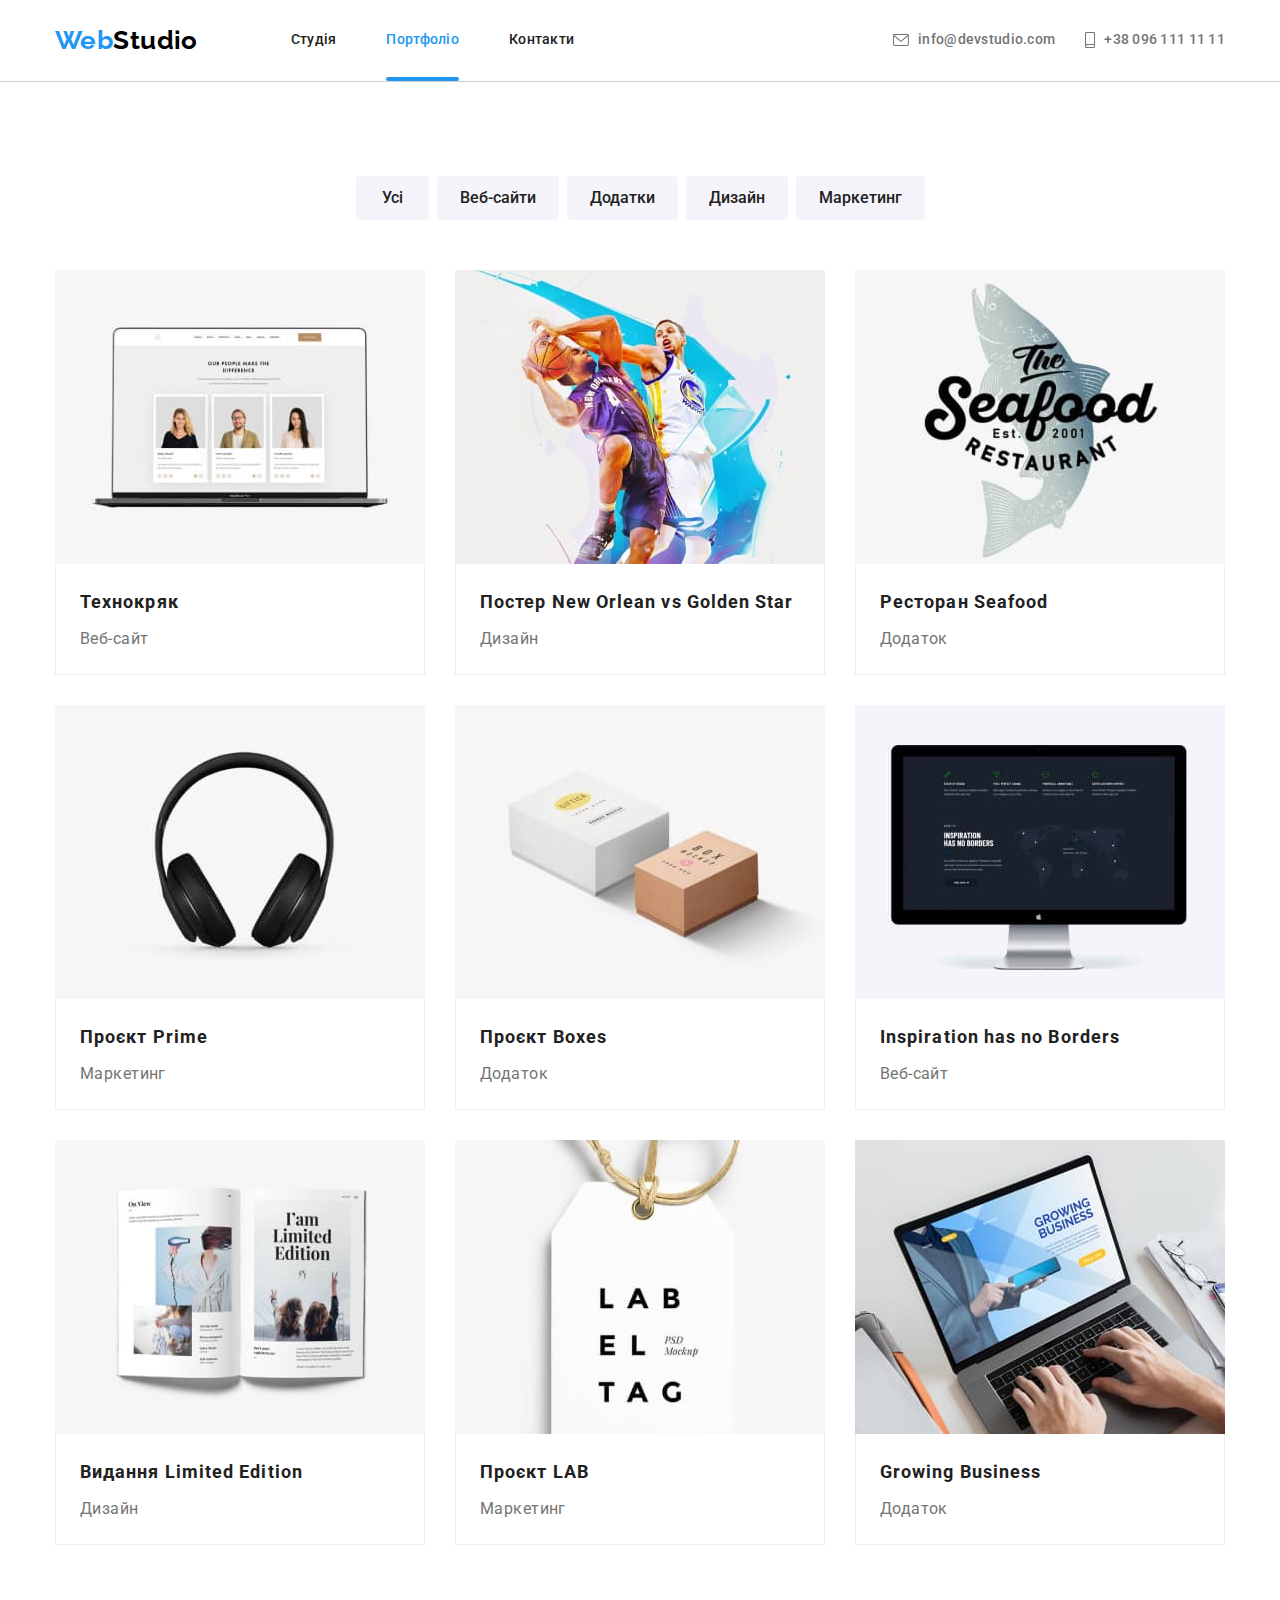
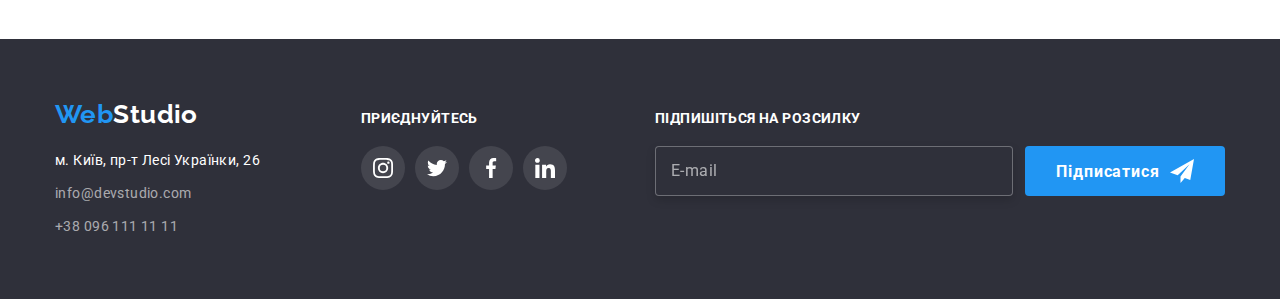
==== commit ca55a332: "portfolio finish" ====
--- a/portfolio.html
+++ b/portfolio.html
@@ -24,8 +24,8 @@
               class="logo__prepend">Web</span>Studio</a>
     
           <ul class="nav-site list">
-            <li class="nav-site__item"><a href="./index.html" class="nav-site__link nav-site__link--current">Студія</a></li>
-            <li class="nav-site__item"><a href="./portfolio.html" class="nav-site__link">Портфоліо</a></li>
+            <li class="nav-site__item"><a href="./index.html" class="nav-site__link">Студія</a></li>
+            <li class="nav-site__item"><a href="./portfolio.html" class="nav-site__link nav-site__link--current">Портфоліо</a></li>
             <li class="nav-site__item"><a href="" class="nav-site__link">Контакти</a></li>
           </ul>
         </nav>
@@ -76,9 +76,15 @@
                 <div class="product">
                   <img
                     class="image"
+                    srcset="
+                    ./images/portfolio/img1p.jpg 370w,
+                    ./images/tablet/img1-tab.jpg 354w,
+                    ./images/mobile/img1-mob.jpg 450w,
+                    ./images/portfolio/img1p-2x.jpg 740w,
+                    ./images/tablet/img1-tab-2x.jpg 708w,
+                    ./images/mobile/img1-mob-2x.jpg 900w"
                     src="./images/portfolio/img1p.jpg"
-                    width="370"
-                    height="294"
+                    sizes="(min-width: 1200px) 370px, (min-width: 768px) 354px, 450px"
                     alt="ноутбук"
                   />
                   <p class="product__overlay">
@@ -98,9 +104,15 @@
                 <div class="product">
                   <img
                     class="image"
+                    srcset="
+                    ./images/portfolio/img2p.jpg 370w,
+                    ./images/tablet/img2-tab.jpg 354w,
+                    ./images/mobile/img2-mob.jpg 450w,
+                    ./images/portfolio/img2p-2x.jpg 740w,
+                    ./images/tablet/img2-tab-2x.jpg 708w,
+                    ./images/mobile/img2-mob-2x.jpg 900w"
+                    sizes="(min-width: 1200px) 370px, (min-width: 768px) 354px, 450px"
                     src="./images/portfolio/img2p.jpg"
-                    width="370"
-                    height="294"
                     alt="постер"
                   />
                   <p class="product__overlay">
@@ -122,9 +134,15 @@
                 <div class="product">
                   <img
                     class="image"
+                    srcset="
+                    ./images/portfolio/img3p.jpg 370w,
+                    ./images/tablet/img3-tab.jpg 354w,
+                    ./images/mobile/img3-mob.jpg 450w,
+                    ./images/portfolio/img3p-2x.jpg 740w,
+                    ./images/tablet/img3-tab-2x.jpg 708w,
+                    ./images/mobile/img3-mob-2x.jpg 900w"
+                    sizes="(min-width: 1200px) 370px, (min-width: 768px) 354px, 450px"
                     src="./images/portfolio/img3p.jpg"
-                    width="370"
-                    height="294"
                     alt="етикетка"
                   />
                   <p class="product__overlay">
@@ -146,6 +164,14 @@
                 <div class="product">
                   <img
                     class="image"
+                    srcset="
+                    ./images/portfolio/img4p.jpg 370w,
+                    ./images/tablet/img4-tab.jpg 354w,
+                    ./images/mobile/img4-mob.jpg 450w,
+                    ./images/portfolio/img4p-2x.jpg 740w,
+                    ./images/tablet/img4-tab-2x.jpg 708w,
+                    ./images/mobile/img4-mob-2x.jpg 900w"
+                    sizes="(min-width: 1200px) 370px, (min-width: 768px) 354px, 450px"
                     src="./images/portfolio/img4p.jpg"
                     width="370"
                     height="294"
@@ -170,6 +196,14 @@
                 <div class="product">
                   <img
                     class="image"
+                    srcset="
+                    ./images/portfolio/img5p.jpg 370w,
+                    ./images/tablet/img5-tab.jpg 354w,
+                    ./images/mobile/img5-mob.jpg 450w,
+                    ./images/portfolio/img5p-2x.jpg 740w,
+                    ./images/tablet/img5-tab-2x.jpg 708w,
+                    ./images/mobile/img5-mob-2x.jpg 900w"
+                    sizes="(min-width: 1200px) 370px, (min-width: 768px) 354px, 450px"
                     src="./images/portfolio/img5p.jpg"
                     width="370"
                     height="294"
@@ -194,9 +228,15 @@
                 <div class="product">
                   <img
                     class="image"
+                    srcset="
+                    ./images/portfolio/img6p.jpg 370w,
+                    ./images/tablet/img6-tab.jpg 354w,
+                    ./images/mobile/img6-mob.jpg 450w,
+                    ./images/portfolio/img6p-2x.jpg 740w,
+                    ./images/tablet/img6-tab-2x.jpg 708w,
+                    ./images/mobile/img6-mob-2x.jpg 900w"
+                    sizes="(min-width: 1200px) 370px, (min-width: 768px) 354px, 450px"
                     src="./images/portfolio/img6p.jpg"
-                    width="370"
-                    height="294"
                     alt="комп'ютер"
                   />
                   <p class="product__overlay">
@@ -216,9 +256,15 @@
                 <div class="product">
                   <img
                     class="image"
+                    srcset="
+                    ./images/portfolio/img7p.jpg 370w,
+                    ./images/tablet/img7-tab.jpg 354w,
+                    ./images/mobile/img7-mob.jpg 450w,
+                    ./images/portfolio/img7p-2x.jpg 740w,
+                    ./images/tablet/img7-tab-2x.jpg 708w,
+                    ./images/mobile/img7-mob-2x.jpg 900w"
+                    sizes="(min-width: 1200px) 370px, (min-width: 768px) 354px, 450px"
                     src="./images/portfolio/img7p.jpg"
-                    width="370"
-                    height="294"
                     alt="книга"
                   />
                   <p class="product__overlay">
@@ -240,9 +286,15 @@
                 <div class="product">
                   <img
                     class="image"
+                    srcset="
+                    ./images/portfolio/img8p.jpg 370w,
+                    ./images/tablet/img8-tab.jpg 354w,
+                    ./images/mobile/img8-mob.jpg 450w,
+                    ./images/portfolio/img8p-2x.jpg 740w,
+                    ./images/tablet/img8-tab-2x.jpg 708w,
+                    ./images/mobile/img8-mob-2x.jpg 900w"
+                    sizes="(min-width: 1200px) 370px, (min-width: 768px) 354px, 450px"
                     src="./images/portfolio/img8p.jpg"
-                    width="370"
-                    height="294"
                     alt="етикетка"
                   />
                   <p class="product__overlay">
@@ -264,9 +316,15 @@
                 <div class="product">
                   <img
                     class="image"
+                    srcset="
+                    ./images/portfolio/img9p.jpg 370w,
+                    ./images/tablet/img9-tab.jpg 354w,
+                    ./images/mobile/img9-mob.jpg 450w,
+                    ./images/portfolio/img9p-2x.jpg 740w,
+                    ./images/tablet/img9-tab-2x.jpg 708w,
+                    ./images/mobile/img9-mob-2x.jpg 900w"
+                    sizes="(min-width: 1200px) 370px, (min-width: 768px) 354px, 450px"
                     src="./images/portfolio/img9p.jpg"
-                    width="370"
-                    height="294"
                     alt="ноутбук"
                   />
                   <p class="product__overlay">
@@ -283,7 +341,7 @@
             </li>
           </ul>
         </div>
-      </section> -->
+      </section>
     </main>
     
   <!--футер-->
--- a/css/main.min.css
+++ b/css/main.min.css
@@ -1 +1 @@
-:root{--primary-font: "Roboto", sans-serif;--logo-font: "Raleway", sans-serif;--primary-text-color: #212121;--secondary-text-color: #757575;--accent-color: #2196f3;--black-text-color: #000000;--white-text-color: #ffffff;--footer-text-color-tel-mail: rgba(255, 255, 255, 0.6);--primary-background-color: #f5f5f5;--product-overlay: rgba(33, 150, 243, 0.9);--footer-hero-background-color: #2f303a;--team-background-color: #f5f4fa;--hover-hero-button: #188ce8;--border-bottom-header: #cecece;--border-card-portfolio: #eeeeee;--overlay-background-color: #c4c4c4;--fill-svg-color: #afb1b8;--linear-gradient-color: rgba(47, 48, 58, 0.4);--services-list-overlay: rgba(47, 48, 58, 0.8);--timing-cubic-bezier: 250ms cubic-bezier(0.4, 0, 0.2, 1)}h1,h2,h3,h4,h5,h6,ul,p{margin:0}ul{padding-left:0}.list{list-style:none}.visually-hidden{position:absolute;white-space:nowrap;width:1px;height:1px;overflow:hidden;border:0;padding:0;clip:rect(0 0 0 0);-webkit-clip-path:inset(50%);clip-path:inset(50%);margin:-1px}body{background-color:var(--white-text-color);color:var(--primary-text-color);font-family:var(--primary-font);font-size:14px;letter-spacing:.03em}.container{padding-left:15px;padding-right:15px;margin:0 auto}@media screen and (min-width: 480px){.container{max-width:480px}}@media screen and (min-width: 768px){.container{max-width:768px}}@media screen and (min-width: 1200px){.container{max-width:1200px}}.section{padding-top:60px;padding-bottom:60px}@media screen and (min-width: 768px){.section{padding-top:60px;padding-bottom:60px}}@media screen and (min-width: 1200px){.section{padding-top:94px;padding-bottom:94px}}.section__title{font-size:28px;line-height:1.17;text-align:center;margin-bottom:30px}@media screen and (min-width: 1200px){.section__title{margin-bottom:50px;font-size:36px;line-height:1.16}}.list__title{font-weight:700;font-size:14px;line-height:1.14;color:var(--white-text-color);text-transform:uppercase;text-align:center}@media screen and (min-width: 768px){.list__title{text-align:start}}.image{display:block;width:100%;height:auto}.button{display:inline-block;border-radius:4px;border:none;background-color:var(--accent-color);color:var(--white-text-color);font-family:inherit;font-weight:700;font-size:16px;line-height:1.87;text-align:center;letter-spacing:.06em;cursor:pointer;-webkit-transition:var(--timing-cubic-bezier);transition:var(--timing-cubic-bezier)}.button:hover,.button:focus{background-color:var(--hover-hero-button)}.button:active{background-color:var(--hover-hero-button)}.logo{padding:15px 0;color:var(--black-text-color);font-family:var(--logo-font);font-weight:700;font-size:24px;line-height:1.16;text-decoration:none;-webkit-transition:var(--timing-cubic-bezier);transition:var(--timing-cubic-bezier)}@media screen and (min-width: 768px){.logo{padding:25px 0px;margin-right:87px}}@media screen and (min-width: 1200px){.logo{font-size:26px;line-height:1.19;margin-right:93px}}.logo:hover,.logo:focus{color:var(--accent-color)}.logo__prepend{color:var(--accent-color)}.social{display:-webkit-box;display:-ms-flexbox;display:flex;-webkit-box-pack:center;-ms-flex-pack:center;justify-content:center;gap:10px;margin-top:16px}.social__item{width:44px;height:44px}.social__link{display:-webkit-box;display:-ms-flexbox;display:flex;-webkit-box-align:center;-ms-flex-align:center;align-items:center;-webkit-box-pack:center;-ms-flex-pack:center;justify-content:center;width:100%;height:100%;background-color:var(--white-text-color);border-radius:50%;fill:var(--fill-svg-color);-webkit-transition:var(--timing-cubic-bezier);transition:var(--timing-cubic-bezier)}.social__link:hover,.social__link:focus{background-color:var(--accent-color);fill:var(--white-text-color)}.header{border-bottom:1px solid var(--border-bottom-header)}.nav{display:-webkit-box;display:-ms-flexbox;display:flex;-webkit-box-align:center;-ms-flex-align:center;align-items:center;-webkit-box-pack:justify;-ms-flex-pack:justify;justify-content:space-between}.nav-site{display:-webkit-box;display:-ms-flexbox;display:flex}@media screen and (max-width: 767px){.nav-site{display:none}}.nav-site__item:not(:last-child){margin-right:50px}.nav-site__link{display:block;padding:32px 0px;color:var(--primary-text-color);font-weight:500;line-height:1.14;letter-spacing:.02em;text-decoration:none;-webkit-transition:var(--timing-cubic-bezier);transition:var(--timing-cubic-bezier)}.nav-site__link:hover,.nav-site__link:focus{color:var(--accent-color)}.nav-site__link--current{position:relative;color:var(--accent-color)}.nav-site__link--current::after{position:absolute;content:"";display:block;width:100%;height:4px;bottom:-1px;background:var(--accent-color);border-radius:2px}@media screen and (max-width: 768px){.nav-contact{display:none}}@media screen and (min-width: 768px){.nav-contact{display:-webkit-box;display:-ms-flexbox;display:flex;-ms-flex-wrap:wrap;flex-wrap:wrap;gap:10px;margin-left:90px}}@media screen and (min-width: 1200px){.nav-contact{margin-left:auto;-ms-flex-wrap:nowrap;flex-wrap:nowrap;gap:30px}}.nav-contact__link{display:-webkit-box;display:-ms-flexbox;display:flex;-webkit-box-align:center;-ms-flex-align:center;align-items:center;color:var(--secondary-text-color);fill:var(--secondary-text-color);font-weight:500;letter-spacing:.02em;text-decoration:none}@media screen and (min-width: 768px){.nav-contact__link{font-size:12px;line-height:1.16}}@media screen and (min-width: 1200px){.nav-contact__link{font-size:14px;line-height:1.14;padding:32px 0px}}.nav-contact__link:hover,.nav-contact__link:focus{color:var(--accent-color);fill:var(--accent-color);-webkit-transition:var(--timing-cubic-bezier);transition:var(--timing-cubic-bezier)}.nav-contact__icon{margin-right:9px}.hero{padding:118px 0;text-align:center;background-color:var(--overlay-background-color)}.hero__overlay{max-width:1600px;height:auto;margin-left:auto;margin-right:auto;background-position:center;background-size:cover;background-repeat:no-repeat;background-image:-webkit-gradient(linear, left top, right top, from(var(--linear-gradient-color)), to(var(--linear-gradient-color))),url(../images/header-mob-1x.jpg);background-image:linear-gradient(to right, var(--linear-gradient-color), var(--linear-gradient-color)),url(../images/header-mob-1x.jpg)}@media(min-device-pixel-ratio: 2),(-webkit-min-device-pixel-ratio: 2),(min-resolution: 192dpi),(min-resolution: 2dppx){.hero__overlay{background-image:-webkit-gradient(linear, left top, right top, from(var(--linear-gradient-color)), to(var(--linear-gradient-color))),url(../images/header-mob-2x.jpg);background-image:linear-gradient(to right, var(--linear-gradient-color), var(--linear-gradient-color)),url(../images/header-mob-2x.jpg)}}@media screen and (min-width: 768px){.hero__overlay{background-image:-webkit-gradient(linear, left top, right top, from(var(--linear-gradient-color)), to(var(--linear-gradient-color))),url(../images/header-tab-1x.jpg);background-image:linear-gradient(to right, var(--linear-gradient-color), var(--linear-gradient-color)),url(../images/header-tab-1x.jpg)}}@media screen and (min-width: 768px)and (min-device-pixel-ratio: 2),screen and (min-width: 768px)and (-webkit-min-device-pixel-ratio: 2),screen and (min-width: 768px)and (min-resolution: 192dpi),screen and (min-width: 768px)and (min-resolution: 2dppx){.hero__overlay{background-image:-webkit-gradient(linear, left top, right top, from(var(--linear-gradient-color)), to(var(--linear-gradient-color))),url(../images/header-tab-2x.jpg);background-image:linear-gradient(to right, var(--linear-gradient-color), var(--linear-gradient-color)),url(../images/header-tab-2x.jpg)}}@media screen and (min-width: 1200px){.hero__overlay{padding:200px 0;background-image:-webkit-gradient(linear, left top, right top, from(var(--linear-gradient-color)), to(var(--linear-gradient-color))),url(../images/hero.jpg);background-image:linear-gradient(to right, var(--linear-gradient-color), var(--linear-gradient-color)),url(../images/hero.jpg)}}@media screen and (min-width: 1200px)and (min-device-pixel-ratio: 2),screen and (min-width: 1200px)and (-webkit-min-device-pixel-ratio: 2),screen and (min-width: 1200px)and (min-resolution: 192dpi),screen and (min-width: 1200px)and (min-resolution: 2dppx){.hero__overlay{background-image:-webkit-gradient(linear, left top, right top, from(var(--linear-gradient-color)), to(var(--linear-gradient-color))),url(../images/header-desk-2x.jpg);background-image:linear-gradient(to right, var(--linear-gradient-color), var(--linear-gradient-color)),url(../images/header-desk-2x.jpg)}}.hero__title{max-width:360px;margin-bottom:30px;margin-left:auto;margin-right:auto;color:var(--white-text-color);font-weight:900;font-size:26px;line-height:1.6;text-align:center;letter-spacing:.06em;text-transform:uppercase}@media screen and (min-width: 1200px){.hero__title{font-size:44px;line-height:1.36;min-width:696px}}.hero__button{padding:10px 32px;min-width:216px}.features__list{display:-webkit-box;display:-ms-flexbox;display:flex;-ms-flex-wrap:wrap;flex-wrap:wrap;gap:30px}@media screen and (min-width: 1200px){.features__list{-ms-flex-wrap:nowrap;flex-wrap:nowrap}}.features__item{width:450px}@media screen and (min-width: 768px){.features__item{-ms-flex-preferred-size:calc((100% - 30px)/2);flex-basis:calc((100% - 30px)/2)}}@media screen and (min-width: 1200px){.features__item{-ms-flex-preferred-size:calc((100% - 90px)/4);flex-basis:calc((100% - 90px)/4)}}.features__icon{display:-webkit-box;display:-ms-flexbox;display:flex;-webkit-box-align:center;-ms-flex-align:center;align-items:center;-webkit-box-pack:center;-ms-flex-pack:center;justify-content:center;margin-bottom:30px;width:100%;height:120px;background-color:var(--team-background-color)}.features__title{color:var(--primary-text-color)}.features__description{margin-top:10px;color:var(--secondary-text-color);line-height:1.71}.services{padding-top:0}@media screen and (max-width: 1199px){.services{display:none}}.services__list{display:-webkit-box;display:-ms-flexbox;display:flex}.services__item{position:relative;width:370px}.services__item:not(:last-child){margin-right:30px}.services__overlay{position:absolute;bottom:0;width:100%;height:70px;background-color:var(--services-list-overlay);display:-webkit-box;display:-ms-flexbox;display:flex;-webkit-box-pack:center;-ms-flex-pack:center;justify-content:center;-webkit-box-align:center;-ms-flex-align:center;align-items:center}.team{background-color:var(--team-background-color)}.team__list{display:-webkit-box;display:-ms-flexbox;display:flex;-ms-flex-wrap:wrap;flex-wrap:wrap;gap:30px}@media screen and (min-width: 1200px){.team__list{-ms-flex-wrap:nowrap;flex-wrap:nowrap}}.team__item{background-color:var(--white-text-color);-webkit-box-shadow:0px 1px 3px rgba(0,0,0,.12),0px 1px 1px rgba(0,0,0,.14),0px 2px 1px rgba(0,0,0,.2);box-shadow:0px 1px 3px rgba(0,0,0,.12),0px 1px 1px rgba(0,0,0,.14),0px 2px 1px rgba(0,0,0,.2);border-radius:0px 0px 4px 4px;width:450px;height:auto}@media screen and (min-width: 768px){.team__item{-ms-flex-preferred-size:calc((100% - 30px)/2);flex-basis:calc((100% - 30px)/2)}}@media screen and (min-width: 1200px){.team__item{width:270px}}.team__wrap{padding:30px 0 24px 0}@media screen and (min-width: 1200px){.team__wrap{padding:30px 0 30px 0}}.team__title{font-weight:500;font-size:16px;line-height:1.18;text-align:center}.team__description{color:var(--secondary-text-color);font-size:16px;line-height:1.18;margin-top:10px;text-align:center}.clients__list{display:-webkit-box;display:-ms-flexbox;display:flex;-ms-flex-wrap:wrap;flex-wrap:wrap;gap:30px}@media screen and (min-width: 1200px){.clients__list{display:-webkit-box;display:-ms-flexbox;display:flex;-webkit-box-pack:center;-ms-flex-pack:center;justify-content:center}}.clients__item{height:92px;-ms-flex-preferred-size:calc((100% - 30px)/2);flex-basis:calc((100% - 30px)/2)}@media screen and (min-width: 768px){.clients__item{-ms-flex-preferred-size:calc((100% - 60px)/3);flex-basis:calc((100% - 60px)/3)}}@media screen and (min-width: 1200px){.clients__item{-ms-flex-preferred-size:calc((100% - 150px)/6);flex-basis:calc((100% - 150px)/6)}}.clients__link{display:-webkit-box;display:-ms-flexbox;display:flex;-webkit-box-align:center;-ms-flex-align:center;align-items:center;-webkit-box-pack:center;-ms-flex-pack:center;justify-content:center;border:1px solid #afb1b8;border-radius:4px;width:100%;height:100%;fill:var(--fill-svg-color);-webkit-transition:var(--timing-cubic-bezier);transition:var(--timing-cubic-bezier)}.clients__link:hover,.clients__link:focus{fill:var(--accent-color);border:1px solid var(--accent-color)}.footer{padding:60px 0px;background-color:var(--footer-hero-background-color);text-align:center}@media screen and (min-width: 1200px){.footer{text-align:start}}@media screen and (min-width: 1200px){.footer__box{display:-webkit-box;display:-ms-flexbox;display:flex;-webkit-box-align:baseline;-ms-flex-align:baseline;align-items:baseline}}.footer__logo{text-align:center;margin-bottom:20px;color:var(--white-text-color);padding:0}@media screen and (min-width: 1200px){.footer__logo{text-align:start}}.footer__logo:hover,.footer__logo:focus{color:var(--accent-color)}@media screen and (min-width: 768px){.footer__wrap{display:-webkit-box;display:-ms-flexbox;display:flex;-webkit-box-align:baseline;-ms-flex-align:baseline;align-items:baseline;-ms-flex-pack:distribute;justify-content:space-around}}.address{margin-top:20px}.address__list{margin-bottom:60px}@media screen and (min-width: 1200px){.address__list{margin-bottom:0}}.address__item:not(:last-child){margin-bottom:9px}.address__link{font-style:normal;color:var(--white-text-color);line-height:1.71;text-decoration:none;-webkit-transition:var(--timing-cubic-bezier);transition:var(--timing-cubic-bezier)}.address__link:hover,.address__link:focus{color:var(--accent-color)}.address .contact__link{font-style:normal;color:var(--footer-text-color-tel-mail);line-height:1.71;text-decoration:none;-webkit-transition:var(--timing-cubic-bezier);transition:var(--timing-cubic-bezier)}.address .contact__link:hover,.address .contact__link:focus{color:var(--accent-color)}.footer-social__list{padding:0;margin-top:20px}.footer-social__link{background-color:rgba(255,255,255,.1);fill:var(--white-text-color)}.footer-social__link:hover,.footer-social__link:focus{background-color:var(--accent-color)}@media screen and (max-width: 767px){.footer-social{margin-bottom:60px}}@media screen and (min-width: 1200px){.footer-social{margin-left:70px}}.sign-form{margin-left:auto}.sign-form__field{margin-top:20px}@media screen and (min-width: 1200px){.sign-form__field{display:-webkit-box;display:-ms-flexbox;display:flex}}.sign-form__input{padding-left:15px;margin-right:12px;width:100%;height:50px;border:1px solid rgba(255,255,255,.3);-webkit-filter:drop-shadow(0px 4px 4px rgba(0, 0, 0, 0.15));filter:drop-shadow(0px 4px 4px rgba(0, 0, 0, 0.15));border-radius:4px;background-color:var(--footer-hero-background-color);color:var(--white-text-color)}@media screen and (min-width: 768px){.sign-form__input{width:450px}}@media screen and (min-width: 1200px){.sign-form__input{width:358px}}.sign-form__input::-webkit-input-placeholder{font-size:16px;line-height:1.25;letter-spacing:.03em;color:rgba(255,255,255,.6)}.sign-form__input::-moz-placeholder{font-size:16px;line-height:1.25;letter-spacing:.03em;color:rgba(255,255,255,.6)}.sign-form__input:-ms-input-placeholder{font-size:16px;line-height:1.25;letter-spacing:.03em;color:rgba(255,255,255,.6)}.sign-form__input::-ms-input-placeholder{font-size:16px;line-height:1.25;letter-spacing:.03em;color:rgba(255,255,255,.6)}.sign-form__input::placeholder{font-size:16px;line-height:1.25;letter-spacing:.03em;color:rgba(255,255,255,.6)}.sign-form__button{width:200px;height:50px;display:-webkit-box;display:-ms-flexbox;display:flex;-webkit-box-pack:center;-ms-flex-pack:center;justify-content:center;-webkit-box-align:center;-ms-flex-align:center;align-items:center;padding:0}@media screen and (max-width: 1199px){.sign-form__button{margin-top:20px}}@media screen and (max-width: 1200px){.sign-form__button{margin-right:auto;margin-left:auto}}.sign-form__button:hover,.sign-form__button:focus{background-color:var(--hover-hero-button)}.sign-form__icon{margin-left:10px}.filter{display:-webkit-box;display:-ms-flexbox;display:flex;-ms-flex-wrap:wrap;flex-wrap:wrap;-webkit-box-pack:left;-ms-flex-pack:left;justify-content:left;gap:8px;margin-bottom:50px}.filter__item:not(:last-child){margin-right:8px}.filter__button{padding:6px 22px;max-width:130px;min-width:73px;border:1px solid rgba(0,0,0,0);border-radius:4px;color:var(--title-text-color);font-family:inherit;font-weight:500;font-size:16px;line-height:1.87;text-align:center;cursor:pointer;background-color:var(--team-background-color);-webkit-transition:var(--timing-cubic-bezier);transition:var(--timing-cubic-bezier)}.filter__button:hover,.filter__button:focus{color:var(--white-text-color);background-color:var(--accent-color);-webkit-box-shadow:0px 3px 1px rgba(0,0,0,.1),0px 1px 2px rgba(0,0,0,.08),0px 2px 2px rgba(0,0,0,.12);box-shadow:0px 3px 1px rgba(0,0,0,.1),0px 1px 2px rgba(0,0,0,.08),0px 2px 2px rgba(0,0,0,.12)}.filter__button:active{color:var(--white-text-color);background-color:var(--accent-color);-webkit-box-shadow:0px 3px 1px rgba(0,0,0,.1),0px 1px 2px rgba(0,0,0,.08),0px 2px 2px rgba(0,0,0,.12);box-shadow:0px 3px 1px rgba(0,0,0,.1),0px 1px 2px rgba(0,0,0,.08),0px 2px 2px rgba(0,0,0,.12)}.portfolio{display:-webkit-box;display:-ms-flexbox;display:flex;-webkit-box-orient:vertical;-webkit-box-direction:normal;-ms-flex-direction:column;flex-direction:column}.portfolio__item{width:100%}.portfolio__link{display:block;text-decoration:none;-webkit-transition:var(--timing-cubic-bezier);transition:var(--timing-cubic-bezier)}.portfolio__link:hover,.portfolio__link:focus{-webkit-box-shadow:0px 1px 1px rgba(0,0,0,.12),0px 4px 4px rgba(0,0,0,.06),1px 4px 6px rgba(0,0,0,.16);box-shadow:0px 1px 1px rgba(0,0,0,.12),0px 4px 4px rgba(0,0,0,.06),1px 4px 6px rgba(0,0,0,.16)}.product{position:relative;overflow:hidden}.product__content{padding:20px 24px;border-right:1px solid var(--border-card-portfolio);border-bottom:1px solid var(--border-card-portfolio);border-left:1px solid var(--border-card-portfolio)}.product__name{color:var(--primary-text-color);margin-bottom:4px;font-size:18px;line-height:2;letter-spacing:.06em;text-decoration:none}.product__type{color:var(--secondary-text-color);font-size:16px;line-height:1.87}.product__overlay{position:absolute;bottom:0;width:100%;height:100%;background-color:var(--product-overlay);font-size:18px;line-height:1.55;letter-spacing:.03em;color:var(--white-text-color);padding:63px 24px;-webkit-transform:translateY(101%);transform:translateY(101%);-webkit-transition:-webkit-transform var(--timing-cubic-bezier);transition:-webkit-transform var(--timing-cubic-bezier);transition:transform var(--timing-cubic-bezier);transition:transform var(--timing-cubic-bezier), -webkit-transform var(--timing-cubic-bezier)}.portfolio__link:hover .product__overlay,.portfolio__link:focus .product__overlay{-webkit-transform:translateY(0);transform:translateY(0)}.backdrop{position:fixed;top:0;left:0;width:100%;height:100%;background-color:rgba(0,0,0,.2);opacity:1;-webkit-transition:opacity var(--timing-cubic-bezier),visibility var(--timing-cubic-bezier);transition:opacity var(--timing-cubic-bezier),visibility var(--timing-cubic-bezier)}.backdrop.is-hidden{opacity:0;pointer-events:none;visibility:hidden}.backdrop.is-hidden .modal{opacity:0;-webkit-transform:scale(0.8) translate(-50%, -50%);transform:scale(0.8) translate(-50%, -50%)}.modal{position:absolute;top:50%;left:50%;background-color:var(--white-text-color);-webkit-box-shadow:0px 1px 3px rgba(0,0,0,.12),0px 1px 1px rgba(0,0,0,.14),0px 2px 1px rgba(0,0,0,.2);box-shadow:0px 1px 3px rgba(0,0,0,.12),0px 1px 1px rgba(0,0,0,.14),0px 2px 1px rgba(0,0,0,.2);border-radius:4px;opacity:1;padding:40px;-webkit-transform:scale(1) translate(-50%, -50%);transform:scale(1) translate(-50%, -50%);-webkit-transition:opacity var(--timing-cubic-bezier),-webkit-transform var(--timing-cubic-bezier);transition:opacity var(--timing-cubic-bezier),-webkit-transform var(--timing-cubic-bezier);transition:transform var(--timing-cubic-bezier),opacity var(--timing-cubic-bezier);transition:transform var(--timing-cubic-bezier),opacity var(--timing-cubic-bezier),-webkit-transform var(--timing-cubic-bezier)}@media screen and (min-width: 320px){.modal{width:90%}}@media screen and (min-width: 480px){.modal{width:450px}}@media screen and (min-width: 1200px){.modal{width:528px}}.modal__button{margin:30px auto 0 auto;min-width:200px;height:50px;padding:0}.modal__button:hover,.modal__button:focus{background-color:var(--hover-hero-button)}.modal__button:active{background-color:var(--hover-hero-button)}.form-modal{display:-webkit-box;display:-ms-flexbox;display:flex;-webkit-box-orient:vertical;-webkit-box-direction:normal;-ms-flex-direction:column;flex-direction:column}.form-modal__title{text-align:center;font-weight:700;font-size:20px;line-height:1.15;text-align:center;margin-bottom:12px}.form-modal__label{margin-bottom:4px;font-size:12px;line-height:1.17;letter-spacing:.01em;color:var(--secondary-text-color)}.form-modal__input{outline:none;width:100%;height:100%;padding:0 0 0 42px;border:1px solid rgba(33,33,33,.2);border-radius:4px;-webkit-transition:border-color var(--timing-cubic-bezier);transition:border-color var(--timing-cubic-bezier)}.form-modal__input:focus{border-color:var(--accent-color)}.form-modal__coment{outline:none;resize:none;width:100%;height:120px;padding:12px 16px;border:1px solid rgba(33,33,33,.2);border-radius:4px;-webkit-transition:border-color var(--timing-cubic-bezier);transition:border-color var(--timing-cubic-bezier)}.form-modal__coment:focus{border-color:var(--accent-color)}.form-modal__coment::-webkit-input-placeholder{font-size:12px;line-height:1.17;letter-spacing:.01em;color:rgba(117,117,117,.5)}.form-modal__coment::-moz-placeholder{font-size:12px;line-height:1.17;letter-spacing:.01em;color:rgba(117,117,117,.5)}.form-modal__coment:-ms-input-placeholder{font-size:12px;line-height:1.17;letter-spacing:.01em;color:rgba(117,117,117,.5)}.form-modal__coment::-ms-input-placeholder{font-size:12px;line-height:1.17;letter-spacing:.01em;color:rgba(117,117,117,.5)}.form-modal__coment::placeholder{font-size:12px;line-height:1.17;letter-spacing:.01em;color:rgba(117,117,117,.5)}.form-modal__field{position:relative;width:100%;height:40px;margin-bottom:10px}.form-modal__icon{position:absolute;top:50%;left:12px;-webkit-transform:translateY(-50%);transform:translateY(-50%)}.form-modal__field:focus-within .form-modal__icon{fill:var(--accent-color)}.form-modal__button--close{position:absolute;top:8px;right:8px;width:30px;height:30px;border-radius:50%;display:-webkit-box;display:-ms-flexbox;display:flex;-webkit-box-pack:center;-ms-flex-pack:center;justify-content:center;-webkit-box-align:center;-ms-flex-align:center;align-items:center;border:1px solid rgba(0,0,0,.1);background-color:var(--white-text-color);-webkit-transition:-webkit-transform var(--timing-cubic-bezier);transition:-webkit-transform var(--timing-cubic-bezier);transition:transform var(--timing-cubic-bezier);transition:transform var(--timing-cubic-bezier), -webkit-transform var(--timing-cubic-bezier);cursor:pointer}.form-modal__button--close:hover,.form-modal__button--close:focus{fill:var(--accent-color)}.checkbox__icon--start{opacity:1}.checkbox__icon--checked{opacity:0}.checkbox:checked+.checkbox__icon>.checkbox__icon--checked{opacity:1}.checkbox__label{text-align:center;margin-top:20px}.checkbox__text{margin-left:7px;font-size:12px;line-height:1.16;color:var(--secondary-text-color)}@media screen and (min-width: 1200px){.checkbox__text{font-size:14px;line-height:1.71}}.checbox__link{line-height:1.71;color:var(--accent-color)}.menu-container{position:fixed;top:0;left:0;width:100vw;height:100vh;padding:48px 40px;background-color:#fff;z-index:999;-webkit-transform:translateX(100%);transform:translateX(100%);-webkit-transition:-webkit-transform 250ms ease-in-out;transition:-webkit-transform 250ms ease-in-out;transition:transform 250ms ease-in-out;transition:transform 250ms ease-in-out, -webkit-transform 250ms ease-in-out}@media screen and (min-width: 768px){.menu-container{display:none}}.menu-container.is-open{-webkit-transform:translateX(0);transform:translateX(0)}.menu-container .menu-toggle{position:absolute;top:10px;right:15px}.menu-container__wrap{display:-webkit-box;display:-ms-flexbox;display:flex;-webkit-box-orient:vertical;-webkit-box-direction:normal;-ms-flex-direction:column;flex-direction:column;-webkit-box-pack:justify;-ms-flex-pack:justify;justify-content:space-between;height:100%;width:100%}.menu-toggle{display:-webkit-box;display:-ms-flexbox;display:flex;-webkit-box-align:center;-ms-flex-align:center;align-items:center;-webkit-box-pack:center;-ms-flex-pack:center;justify-content:center;margin:0;padding:0;background-color:rgba(0,0,0,0);cursor:pointer;border:none}@media screen and (min-width: 768px){.menu-toggle__icon{display:none}}.menu-toggle__icon{-webkit-transition:var(--timing-cubic-bezier);transition:var(--timing-cubic-bezier)}.menu-toggle__close{-webkit-transition:var(--timing-cubic-bezier);transition:var(--timing-cubic-bezier)}.menu-toggle__icon:hover,.menu-toggle__icon:focus{fill:var(--accent-color)}.menu-toggle__close:hover,.menu-toggle__close:focus{fill:var(--accent-color)}.mob-menu__link{font-weight:500;font-size:7vw;line-height:1.17;letter-spacing:.02em;text-decoration:none;color:var(--primary-text-color)}.mob-menu__link--current{color:var(--accent-color)}.mob-contact__link{font-weight:500;font-size:7vw;line-height:1.17;letter-spacing:.02em;color:var(--accent-color);text-decoration:none}.mob-mail__link{font-weight:500;font-size:7vw;line-height:1.16;letter-spacing:.02em;color:var(--secondary-text-color);text-decoration:none}.mob-menu{display:-webkit-box;display:-ms-flexbox;display:flex;-webkit-box-orient:vertical;-webkit-box-direction:normal;-ms-flex-direction:column;flex-direction:column;gap:32px}.mob-contact{display:-webkit-box;display:-ms-flexbox;display:flex;-webkit-box-orient:vertical;-webkit-box-direction:normal;-ms-flex-direction:column;flex-direction:column;gap:32px}.mob-socials{display:-webkit-box;display:-ms-flexbox;display:flex;-ms-flex-wrap:wrap;flex-wrap:wrap}.mob-socials__item:not(:last-child){margin-right:10px;border-right:1px solid rgba(33,33,33,.2)}.mob-socials__link{font-weight:500;font-size:18px;line-height:1.22;letter-spacing:.02em;color:var(--accent-color);text-decoration:none;margin-right:10px}.contact-socials__wrap{display:-webkit-box;display:-ms-flexbox;display:flex;-webkit-box-orient:vertical;-webkit-box-direction:normal;-ms-flex-direction:column;flex-direction:column;gap:64px}/*# sourceMappingURL=main.min.css.map */+:root{--primary-font: "Roboto", sans-serif;--logo-font: "Raleway", sans-serif;--primary-text-color: #212121;--secondary-text-color: #757575;--accent-color: #2196f3;--black-text-color: #000000;--white-text-color: #ffffff;--footer-text-color-tel-mail: rgba(255, 255, 255, 0.6);--primary-background-color: #f5f5f5;--product-overlay: rgba(33, 150, 243, 0.9);--footer-hero-background-color: #2f303a;--team-background-color: #f5f4fa;--hover-hero-button: #188ce8;--border-bottom-header: #cecece;--border-card-portfolio: #eeeeee;--overlay-background-color: #c4c4c4;--fill-svg-color: #afb1b8;--linear-gradient-color: rgba(47, 48, 58, 0.4);--services-list-overlay: rgba(47, 48, 58, 0.8);--timing-cubic-bezier: 250ms cubic-bezier(0.4, 0, 0.2, 1)}h1,h2,h3,h4,h5,h6,ul,p{margin:0}ul{padding-left:0}.list{list-style:none}.visually-hidden{position:absolute;white-space:nowrap;width:1px;height:1px;overflow:hidden;border:0;padding:0;clip:rect(0 0 0 0);-webkit-clip-path:inset(50%);clip-path:inset(50%);margin:-1px}body{background-color:var(--white-text-color);color:var(--primary-text-color);font-family:var(--primary-font);font-size:14px;letter-spacing:.03em}.container{padding-left:15px;padding-right:15px;margin:0 auto}@media screen and (min-width: 480px){.container{max-width:480px}}@media screen and (min-width: 768px){.container{max-width:768px}}@media screen and (min-width: 1200px){.container{max-width:1200px}}.section{padding-top:60px;padding-bottom:60px}@media screen and (min-width: 768px){.section{padding-top:60px;padding-bottom:60px}}@media screen and (min-width: 1200px){.section{padding-top:94px;padding-bottom:94px}}.section__title{font-size:28px;line-height:1.17;text-align:center;margin-bottom:30px}@media screen and (min-width: 1200px){.section__title{margin-bottom:50px;font-size:36px;line-height:1.16}}.list__title{font-weight:700;font-size:14px;line-height:1.14;color:var(--white-text-color);text-transform:uppercase;text-align:center}@media screen and (min-width: 768px){.list__title{text-align:start}}.image{display:block;width:100%;height:auto}.button{display:inline-block;border-radius:4px;border:none;background-color:var(--accent-color);color:var(--white-text-color);font-family:inherit;font-weight:700;font-size:16px;line-height:1.87;text-align:center;letter-spacing:.06em;cursor:pointer;-webkit-transition:var(--timing-cubic-bezier);transition:var(--timing-cubic-bezier)}.button:hover,.button:focus{background-color:var(--hover-hero-button)}.button:active{background-color:var(--hover-hero-button)}.logo{padding:15px 0;color:var(--black-text-color);font-family:var(--logo-font);font-weight:700;font-size:24px;line-height:1.16;text-decoration:none;-webkit-transition:var(--timing-cubic-bezier);transition:var(--timing-cubic-bezier)}@media screen and (min-width: 768px){.logo{padding:25px 0px;margin-right:87px}}@media screen and (min-width: 1200px){.logo{font-size:26px;line-height:1.19;margin-right:93px}}.logo:hover,.logo:focus{color:var(--accent-color)}.logo__prepend{color:var(--accent-color)}.social{display:-webkit-box;display:-ms-flexbox;display:flex;-webkit-box-pack:center;-ms-flex-pack:center;justify-content:center;gap:10px;margin-top:16px}.social__item{width:44px;height:44px}.social__link{display:-webkit-box;display:-ms-flexbox;display:flex;-webkit-box-align:center;-ms-flex-align:center;align-items:center;-webkit-box-pack:center;-ms-flex-pack:center;justify-content:center;width:100%;height:100%;background-color:var(--white-text-color);border-radius:50%;fill:var(--fill-svg-color);-webkit-transition:var(--timing-cubic-bezier);transition:var(--timing-cubic-bezier)}.social__link:hover,.social__link:focus{background-color:var(--accent-color);fill:var(--white-text-color)}.header{border-bottom:1px solid var(--border-bottom-header)}.nav{display:-webkit-box;display:-ms-flexbox;display:flex;-webkit-box-align:center;-ms-flex-align:center;align-items:center;-webkit-box-pack:justify;-ms-flex-pack:justify;justify-content:space-between}.nav-site{display:-webkit-box;display:-ms-flexbox;display:flex}@media screen and (max-width: 767px){.nav-site{display:none}}.nav-site__item:not(:last-child){margin-right:50px}.nav-site__link{display:block;padding:32px 0px;color:var(--primary-text-color);font-weight:500;line-height:1.14;letter-spacing:.02em;text-decoration:none;-webkit-transition:var(--timing-cubic-bezier);transition:var(--timing-cubic-bezier)}.nav-site__link:hover,.nav-site__link:focus{color:var(--accent-color)}.nav-site__link--current{position:relative;color:var(--accent-color)}.nav-site__link--current::after{position:absolute;content:"";display:block;width:100%;height:4px;bottom:-1px;background:var(--accent-color);border-radius:2px}@media screen and (max-width: 768px){.nav-contact{display:none}}@media screen and (min-width: 768px){.nav-contact{display:-webkit-box;display:-ms-flexbox;display:flex;-ms-flex-wrap:wrap;flex-wrap:wrap;gap:10px;margin-left:90px}}@media screen and (min-width: 1200px){.nav-contact{margin-left:auto;-ms-flex-wrap:nowrap;flex-wrap:nowrap;gap:30px}}.nav-contact__link{display:-webkit-box;display:-ms-flexbox;display:flex;-webkit-box-align:center;-ms-flex-align:center;align-items:center;color:var(--secondary-text-color);fill:var(--secondary-text-color);font-weight:500;letter-spacing:.02em;text-decoration:none}@media screen and (min-width: 768px){.nav-contact__link{font-size:12px;line-height:1.16}}@media screen and (min-width: 1200px){.nav-contact__link{font-size:14px;line-height:1.14;padding:32px 0px}}.nav-contact__link:hover,.nav-contact__link:focus{color:var(--accent-color);fill:var(--accent-color);-webkit-transition:var(--timing-cubic-bezier);transition:var(--timing-cubic-bezier)}.nav-contact__icon{margin-right:9px}.hero{padding:118px 0;text-align:center;background-color:var(--overlay-background-color)}.hero__overlay{max-width:1600px;height:auto;margin-left:auto;margin-right:auto;background-position:center;background-size:cover;background-repeat:no-repeat;background-image:-webkit-gradient(linear, left top, right top, from(var(--linear-gradient-color)), to(var(--linear-gradient-color))),url(../images/header-mob-1x.jpg);background-image:linear-gradient(to right, var(--linear-gradient-color), var(--linear-gradient-color)),url(../images/header-mob-1x.jpg)}@media(min-device-pixel-ratio: 2),(-webkit-min-device-pixel-ratio: 2),(min-resolution: 192dpi),(min-resolution: 2dppx){.hero__overlay{background-image:-webkit-gradient(linear, left top, right top, from(var(--linear-gradient-color)), to(var(--linear-gradient-color))),url(../images/header-mob-2x.jpg);background-image:linear-gradient(to right, var(--linear-gradient-color), var(--linear-gradient-color)),url(../images/header-mob-2x.jpg)}}@media screen and (min-width: 768px){.hero__overlay{background-image:-webkit-gradient(linear, left top, right top, from(var(--linear-gradient-color)), to(var(--linear-gradient-color))),url(../images/header-tab-1x.jpg);background-image:linear-gradient(to right, var(--linear-gradient-color), var(--linear-gradient-color)),url(../images/header-tab-1x.jpg)}}@media screen and (min-width: 768px)and (min-device-pixel-ratio: 2),screen and (min-width: 768px)and (-webkit-min-device-pixel-ratio: 2),screen and (min-width: 768px)and (min-resolution: 192dpi),screen and (min-width: 768px)and (min-resolution: 2dppx){.hero__overlay{background-image:-webkit-gradient(linear, left top, right top, from(var(--linear-gradient-color)), to(var(--linear-gradient-color))),url(../images/header-tab-2x.jpg);background-image:linear-gradient(to right, var(--linear-gradient-color), var(--linear-gradient-color)),url(../images/header-tab-2x.jpg)}}@media screen and (min-width: 1200px){.hero__overlay{padding:200px 0;background-image:-webkit-gradient(linear, left top, right top, from(var(--linear-gradient-color)), to(var(--linear-gradient-color))),url(../images/hero.jpg);background-image:linear-gradient(to right, var(--linear-gradient-color), var(--linear-gradient-color)),url(../images/hero.jpg)}}@media screen and (min-width: 1200px)and (min-device-pixel-ratio: 2),screen and (min-width: 1200px)and (-webkit-min-device-pixel-ratio: 2),screen and (min-width: 1200px)and (min-resolution: 192dpi),screen and (min-width: 1200px)and (min-resolution: 2dppx){.hero__overlay{background-image:-webkit-gradient(linear, left top, right top, from(var(--linear-gradient-color)), to(var(--linear-gradient-color))),url(../images/header-desk-2x.jpg);background-image:linear-gradient(to right, var(--linear-gradient-color), var(--linear-gradient-color)),url(../images/header-desk-2x.jpg)}}.hero__title{max-width:360px;margin-bottom:30px;margin-left:auto;margin-right:auto;color:var(--white-text-color);font-weight:900;font-size:26px;line-height:1.6;text-align:center;letter-spacing:.06em;text-transform:uppercase}@media screen and (min-width: 1200px){.hero__title{font-size:44px;line-height:1.36;min-width:696px}}.hero__button{padding:10px 32px;min-width:216px}.features__list{display:-webkit-box;display:-ms-flexbox;display:flex;-ms-flex-wrap:wrap;flex-wrap:wrap;gap:30px}@media screen and (min-width: 1200px){.features__list{-ms-flex-wrap:nowrap;flex-wrap:nowrap}}.features__item{width:450px}@media screen and (min-width: 768px){.features__item{-ms-flex-preferred-size:calc((100% - 30px)/2);flex-basis:calc((100% - 30px)/2)}}@media screen and (min-width: 1200px){.features__item{-ms-flex-preferred-size:calc((100% - 90px)/4);flex-basis:calc((100% - 90px)/4)}}.features__icon{display:-webkit-box;display:-ms-flexbox;display:flex;-webkit-box-align:center;-ms-flex-align:center;align-items:center;-webkit-box-pack:center;-ms-flex-pack:center;justify-content:center;margin-bottom:30px;width:100%;height:120px;background-color:var(--team-background-color)}.features__title{color:var(--primary-text-color)}.features__description{margin-top:10px;color:var(--secondary-text-color);line-height:1.71}.services{padding-top:0}@media screen and (max-width: 1199px){.services{display:none}}.services__list{display:-webkit-box;display:-ms-flexbox;display:flex}.services__item{position:relative;width:370px}.services__item:not(:last-child){margin-right:30px}.services__overlay{position:absolute;bottom:0;width:100%;height:70px;background-color:var(--services-list-overlay);display:-webkit-box;display:-ms-flexbox;display:flex;-webkit-box-pack:center;-ms-flex-pack:center;justify-content:center;-webkit-box-align:center;-ms-flex-align:center;align-items:center}.team{background-color:var(--team-background-color)}.team__list{display:-webkit-box;display:-ms-flexbox;display:flex;-ms-flex-wrap:wrap;flex-wrap:wrap;gap:30px}@media screen and (min-width: 1200px){.team__list{-ms-flex-wrap:nowrap;flex-wrap:nowrap}}.team__item{background-color:var(--white-text-color);-webkit-box-shadow:0px 1px 3px rgba(0,0,0,.12),0px 1px 1px rgba(0,0,0,.14),0px 2px 1px rgba(0,0,0,.2);box-shadow:0px 1px 3px rgba(0,0,0,.12),0px 1px 1px rgba(0,0,0,.14),0px 2px 1px rgba(0,0,0,.2);border-radius:0px 0px 4px 4px;width:450px;height:auto}@media screen and (min-width: 768px){.team__item{-ms-flex-preferred-size:calc((100% - 30px)/2);flex-basis:calc((100% - 30px)/2)}}@media screen and (min-width: 1200px){.team__item{width:270px}}.team__wrap{padding:30px 0 24px 0}@media screen and (min-width: 1200px){.team__wrap{padding:30px 0 30px 0}}.team__title{font-weight:500;font-size:16px;line-height:1.18;text-align:center}.team__description{color:var(--secondary-text-color);font-size:16px;line-height:1.18;margin-top:10px;text-align:center}.clients__list{display:-webkit-box;display:-ms-flexbox;display:flex;-ms-flex-wrap:wrap;flex-wrap:wrap;gap:30px}@media screen and (min-width: 1200px){.clients__list{display:-webkit-box;display:-ms-flexbox;display:flex;-webkit-box-pack:center;-ms-flex-pack:center;justify-content:center}}.clients__item{height:92px;-ms-flex-preferred-size:calc((100% - 30px)/2);flex-basis:calc((100% - 30px)/2)}@media screen and (min-width: 768px){.clients__item{-ms-flex-preferred-size:calc((100% - 60px)/3);flex-basis:calc((100% - 60px)/3)}}@media screen and (min-width: 1200px){.clients__item{-ms-flex-preferred-size:calc((100% - 150px)/6);flex-basis:calc((100% - 150px)/6)}}.clients__link{display:-webkit-box;display:-ms-flexbox;display:flex;-webkit-box-align:center;-ms-flex-align:center;align-items:center;-webkit-box-pack:center;-ms-flex-pack:center;justify-content:center;border:1px solid #afb1b8;border-radius:4px;width:100%;height:100%;fill:var(--fill-svg-color);-webkit-transition:var(--timing-cubic-bezier);transition:var(--timing-cubic-bezier)}.clients__link:hover,.clients__link:focus{fill:var(--accent-color);border:1px solid var(--accent-color)}.footer{padding:60px 0px;background-color:var(--footer-hero-background-color);text-align:center}@media screen and (min-width: 1200px){.footer{text-align:start}}@media screen and (min-width: 1200px){.footer__box{display:-webkit-box;display:-ms-flexbox;display:flex;-webkit-box-align:baseline;-ms-flex-align:baseline;align-items:baseline}}.footer__logo{text-align:center;margin-bottom:20px;color:var(--white-text-color);padding:0}@media screen and (min-width: 1200px){.footer__logo{text-align:start}}.footer__logo:hover,.footer__logo:focus{color:var(--accent-color)}@media screen and (min-width: 768px){.footer__wrap{display:-webkit-box;display:-ms-flexbox;display:flex;-webkit-box-align:baseline;-ms-flex-align:baseline;align-items:baseline;-ms-flex-pack:distribute;justify-content:space-around}}.address{margin-top:20px}.address__list{margin-bottom:60px}@media screen and (min-width: 1200px){.address__list{margin-bottom:0}}.address__item:not(:last-child){margin-bottom:9px}.address__link{font-style:normal;color:var(--white-text-color);line-height:1.71;text-decoration:none;-webkit-transition:var(--timing-cubic-bezier);transition:var(--timing-cubic-bezier)}.address__link:hover,.address__link:focus{color:var(--accent-color)}.address .contact__link{font-style:normal;color:var(--footer-text-color-tel-mail);line-height:1.71;text-decoration:none;-webkit-transition:var(--timing-cubic-bezier);transition:var(--timing-cubic-bezier)}.address .contact__link:hover,.address .contact__link:focus{color:var(--accent-color)}.footer-social__list{padding:0;margin-top:20px}.footer-social__link{background-color:rgba(255,255,255,.1);fill:var(--white-text-color)}.footer-social__link:hover,.footer-social__link:focus{background-color:var(--accent-color)}@media screen and (max-width: 767px){.footer-social{margin-bottom:60px}}@media screen and (min-width: 1200px){.footer-social{margin-left:70px}}.sign-form{margin-left:auto}.sign-form__field{margin-top:20px}@media screen and (min-width: 1200px){.sign-form__field{display:-webkit-box;display:-ms-flexbox;display:flex}}.sign-form__input{padding-left:15px;margin-right:12px;width:100%;height:50px;border:1px solid rgba(255,255,255,.3);-webkit-filter:drop-shadow(0px 4px 4px rgba(0, 0, 0, 0.15));filter:drop-shadow(0px 4px 4px rgba(0, 0, 0, 0.15));border-radius:4px;background-color:var(--footer-hero-background-color);color:var(--white-text-color)}@media screen and (min-width: 768px){.sign-form__input{width:450px}}@media screen and (min-width: 1200px){.sign-form__input{width:358px}}.sign-form__input::-webkit-input-placeholder{font-size:16px;line-height:1.25;letter-spacing:.03em;color:rgba(255,255,255,.6)}.sign-form__input::-moz-placeholder{font-size:16px;line-height:1.25;letter-spacing:.03em;color:rgba(255,255,255,.6)}.sign-form__input:-ms-input-placeholder{font-size:16px;line-height:1.25;letter-spacing:.03em;color:rgba(255,255,255,.6)}.sign-form__input::-ms-input-placeholder{font-size:16px;line-height:1.25;letter-spacing:.03em;color:rgba(255,255,255,.6)}.sign-form__input::placeholder{font-size:16px;line-height:1.25;letter-spacing:.03em;color:rgba(255,255,255,.6)}.sign-form__button{width:200px;height:50px;display:-webkit-box;display:-ms-flexbox;display:flex;-webkit-box-pack:center;-ms-flex-pack:center;justify-content:center;-webkit-box-align:center;-ms-flex-align:center;align-items:center;padding:0}@media screen and (max-width: 1199px){.sign-form__button{margin-top:20px}}@media screen and (max-width: 1200px){.sign-form__button{margin-right:auto;margin-left:auto}}.sign-form__button:hover,.sign-form__button:focus{background-color:var(--hover-hero-button)}.sign-form__icon{margin-left:10px}.filter{display:-webkit-box;display:-ms-flexbox;display:flex;-ms-flex-wrap:wrap;flex-wrap:wrap;-webkit-box-pack:left;-ms-flex-pack:left;justify-content:left;gap:8px;margin-bottom:50px}@media screen and (min-width: 768px){.filter{-webkit-box-pack:center;-ms-flex-pack:center;justify-content:center}}.filter__button{padding:6px 22px;max-width:130px;min-width:73px;border:1px solid rgba(0,0,0,0);border-radius:4px;color:var(--title-text-color);font-family:inherit;font-weight:500;font-size:16px;line-height:1.87;text-align:center;cursor:pointer;background-color:var(--team-background-color);-webkit-transition:var(--timing-cubic-bezier);transition:var(--timing-cubic-bezier)}.filter__button:hover,.filter__button:focus{color:var(--white-text-color);background-color:var(--accent-color);-webkit-box-shadow:0px 3px 1px rgba(0,0,0,.1),0px 1px 2px rgba(0,0,0,.08),0px 2px 2px rgba(0,0,0,.12);box-shadow:0px 3px 1px rgba(0,0,0,.1),0px 1px 2px rgba(0,0,0,.08),0px 2px 2px rgba(0,0,0,.12)}.filter__button:active{color:var(--white-text-color);background-color:var(--accent-color);-webkit-box-shadow:0px 3px 1px rgba(0,0,0,.1),0px 1px 2px rgba(0,0,0,.08),0px 2px 2px rgba(0,0,0,.12);box-shadow:0px 3px 1px rgba(0,0,0,.1),0px 1px 2px rgba(0,0,0,.08),0px 2px 2px rgba(0,0,0,.12)}.portfolio{display:-webkit-box;display:-ms-flexbox;display:flex;-ms-flex-wrap:wrap;flex-wrap:wrap;gap:30px}.portfolio__item{width:100%}@media screen and (min-width: 768px){.portfolio__item{-ms-flex-preferred-size:calc((100% - 30px)/2);flex-basis:calc((100% - 30px)/2)}}@media screen and (min-width: 1200px){.portfolio__item{-ms-flex-preferred-size:calc((100% - 60px)/3);flex-basis:calc((100% - 60px)/3)}}.portfolio__link{display:-webkit-box;display:-ms-flexbox;display:flex;-webkit-box-orient:vertical;-webkit-box-direction:normal;-ms-flex-direction:column;flex-direction:column;height:100%;text-decoration:none;-webkit-transition:var(--timing-cubic-bezier);transition:var(--timing-cubic-bezier)}.portfolio__link:hover,.portfolio__link:focus{-webkit-box-shadow:0px 1px 1px rgba(0,0,0,.12),0px 4px 4px rgba(0,0,0,.06),1px 4px 6px rgba(0,0,0,.16);box-shadow:0px 1px 1px rgba(0,0,0,.12),0px 4px 4px rgba(0,0,0,.06),1px 4px 6px rgba(0,0,0,.16)}.product{position:relative;overflow:hidden}.product__content{-webkit-box-flex:1;-ms-flex-positive:1;flex-grow:1;padding:20px 24px;border-right:1px solid var(--border-card-portfolio);border-bottom:1px solid var(--border-card-portfolio);border-left:1px solid var(--border-card-portfolio)}.product__name{color:var(--primary-text-color);margin-bottom:4px;font-size:18px;line-height:2;letter-spacing:.06em;text-decoration:none}.product__type{color:var(--secondary-text-color);font-size:16px;line-height:1.87}.product__overlay{position:absolute;bottom:0;width:100%;height:100%;background-color:var(--product-overlay);font-size:18px;line-height:1.55;letter-spacing:.03em;color:var(--white-text-color);padding:63px 24px;-webkit-transform:translateY(101%);transform:translateY(101%);-webkit-transition:-webkit-transform var(--timing-cubic-bezier);transition:-webkit-transform var(--timing-cubic-bezier);transition:transform var(--timing-cubic-bezier);transition:transform var(--timing-cubic-bezier), -webkit-transform var(--timing-cubic-bezier)}.portfolio__link:hover .product__overlay,.portfolio__link:focus .product__overlay{-webkit-transform:translateY(0);transform:translateY(0)}.backdrop{position:fixed;top:0;left:0;width:100%;height:100%;background-color:rgba(0,0,0,.2);opacity:1;-webkit-transition:opacity var(--timing-cubic-bezier),visibility var(--timing-cubic-bezier);transition:opacity var(--timing-cubic-bezier),visibility var(--timing-cubic-bezier)}.backdrop.is-hidden{opacity:0;pointer-events:none;visibility:hidden}.backdrop.is-hidden .modal{opacity:0;-webkit-transform:scale(0.8) translate(-50%, -50%);transform:scale(0.8) translate(-50%, -50%)}.modal{position:absolute;top:50%;left:50%;background-color:var(--white-text-color);-webkit-box-shadow:0px 1px 3px rgba(0,0,0,.12),0px 1px 1px rgba(0,0,0,.14),0px 2px 1px rgba(0,0,0,.2);box-shadow:0px 1px 3px rgba(0,0,0,.12),0px 1px 1px rgba(0,0,0,.14),0px 2px 1px rgba(0,0,0,.2);border-radius:4px;opacity:1;padding:40px;-webkit-transform:scale(1) translate(-50%, -50%);transform:scale(1) translate(-50%, -50%);-webkit-transition:opacity var(--timing-cubic-bezier),-webkit-transform var(--timing-cubic-bezier);transition:opacity var(--timing-cubic-bezier),-webkit-transform var(--timing-cubic-bezier);transition:transform var(--timing-cubic-bezier),opacity var(--timing-cubic-bezier);transition:transform var(--timing-cubic-bezier),opacity var(--timing-cubic-bezier),-webkit-transform var(--timing-cubic-bezier)}@media screen and (min-width: 320px){.modal{width:90%}}@media screen and (min-width: 480px){.modal{width:450px}}@media screen and (min-width: 1200px){.modal{width:528px}}.modal__button{margin:30px auto 0 auto;min-width:200px;height:50px;padding:0}.modal__button:hover,.modal__button:focus{background-color:var(--hover-hero-button)}.modal__button:active{background-color:var(--hover-hero-button)}.form-modal{display:-webkit-box;display:-ms-flexbox;display:flex;-webkit-box-orient:vertical;-webkit-box-direction:normal;-ms-flex-direction:column;flex-direction:column}.form-modal__title{text-align:center;font-weight:700;font-size:20px;line-height:1.15;text-align:center;margin-bottom:12px}.form-modal__label{margin-bottom:4px;font-size:12px;line-height:1.17;letter-spacing:.01em;color:var(--secondary-text-color)}.form-modal__input{outline:none;width:100%;height:100%;padding:0 0 0 42px;border:1px solid rgba(33,33,33,.2);border-radius:4px;-webkit-transition:border-color var(--timing-cubic-bezier);transition:border-color var(--timing-cubic-bezier)}.form-modal__input:focus{border-color:var(--accent-color)}.form-modal__coment{outline:none;resize:none;width:100%;height:120px;padding:12px 16px;border:1px solid rgba(33,33,33,.2);border-radius:4px;-webkit-transition:border-color var(--timing-cubic-bezier);transition:border-color var(--timing-cubic-bezier)}.form-modal__coment:focus{border-color:var(--accent-color)}.form-modal__coment::-webkit-input-placeholder{font-size:12px;line-height:1.17;letter-spacing:.01em;color:rgba(117,117,117,.5)}.form-modal__coment::-moz-placeholder{font-size:12px;line-height:1.17;letter-spacing:.01em;color:rgba(117,117,117,.5)}.form-modal__coment:-ms-input-placeholder{font-size:12px;line-height:1.17;letter-spacing:.01em;color:rgba(117,117,117,.5)}.form-modal__coment::-ms-input-placeholder{font-size:12px;line-height:1.17;letter-spacing:.01em;color:rgba(117,117,117,.5)}.form-modal__coment::placeholder{font-size:12px;line-height:1.17;letter-spacing:.01em;color:rgba(117,117,117,.5)}.form-modal__field{position:relative;width:100%;height:40px;margin-bottom:10px}.form-modal__icon{position:absolute;top:50%;left:12px;-webkit-transform:translateY(-50%);transform:translateY(-50%)}.form-modal__field:focus-within .form-modal__icon{fill:var(--accent-color)}.form-modal__button--close{position:absolute;top:8px;right:8px;width:30px;height:30px;border-radius:50%;display:-webkit-box;display:-ms-flexbox;display:flex;-webkit-box-pack:center;-ms-flex-pack:center;justify-content:center;-webkit-box-align:center;-ms-flex-align:center;align-items:center;border:1px solid rgba(0,0,0,.1);background-color:var(--white-text-color);-webkit-transition:-webkit-transform var(--timing-cubic-bezier);transition:-webkit-transform var(--timing-cubic-bezier);transition:transform var(--timing-cubic-bezier);transition:transform var(--timing-cubic-bezier), -webkit-transform var(--timing-cubic-bezier);cursor:pointer}.form-modal__button--close:hover,.form-modal__button--close:focus{fill:var(--accent-color)}.checkbox__icon--start{opacity:1}.checkbox__icon--checked{opacity:0}.checkbox:checked+.checkbox__icon>.checkbox__icon--checked{opacity:1}.checkbox__label{text-align:center;margin-top:20px}.checkbox__text{margin-left:7px;font-size:12px;line-height:1.16;color:var(--secondary-text-color)}@media screen and (min-width: 1200px){.checkbox__text{font-size:14px;line-height:1.71}}.checbox__link{line-height:1.71;color:var(--accent-color)}.menu-container{position:fixed;top:0;left:0;width:100vw;height:100vh;padding:48px 40px;background-color:#fff;z-index:999;-webkit-transform:translateX(100%);transform:translateX(100%);-webkit-transition:-webkit-transform 250ms ease-in-out;transition:-webkit-transform 250ms ease-in-out;transition:transform 250ms ease-in-out;transition:transform 250ms ease-in-out, -webkit-transform 250ms ease-in-out}@media screen and (min-width: 768px){.menu-container{display:none}}.menu-container.is-open{-webkit-transform:translateX(0);transform:translateX(0)}.menu-container .menu-toggle{position:absolute;top:10px;right:15px}.menu-container__wrap{display:-webkit-box;display:-ms-flexbox;display:flex;-webkit-box-orient:vertical;-webkit-box-direction:normal;-ms-flex-direction:column;flex-direction:column;-webkit-box-pack:justify;-ms-flex-pack:justify;justify-content:space-between;height:100%;width:100%}.menu-toggle{display:-webkit-box;display:-ms-flexbox;display:flex;-webkit-box-align:center;-ms-flex-align:center;align-items:center;-webkit-box-pack:center;-ms-flex-pack:center;justify-content:center;margin:0;padding:0;background-color:rgba(0,0,0,0);cursor:pointer;border:none}@media screen and (min-width: 768px){.menu-toggle__icon{display:none}}.menu-toggle__icon{-webkit-transition:var(--timing-cubic-bezier);transition:var(--timing-cubic-bezier)}.menu-toggle__close{-webkit-transition:var(--timing-cubic-bezier);transition:var(--timing-cubic-bezier)}.menu-toggle__icon:hover,.menu-toggle__icon:focus{fill:var(--accent-color)}.menu-toggle__close:hover,.menu-toggle__close:focus{fill:var(--accent-color)}.mob-menu__link{font-weight:500;font-size:7vw;line-height:1.17;letter-spacing:.02em;text-decoration:none;color:var(--primary-text-color)}.mob-menu__link--current{color:var(--accent-color)}.mob-contact__link{font-weight:500;font-size:7vw;line-height:1.17;letter-spacing:.02em;color:var(--accent-color);text-decoration:none}.mob-mail__link{font-weight:500;font-size:7vw;line-height:1.16;letter-spacing:.02em;color:var(--secondary-text-color);text-decoration:none}.mob-menu{display:-webkit-box;display:-ms-flexbox;display:flex;-webkit-box-orient:vertical;-webkit-box-direction:normal;-ms-flex-direction:column;flex-direction:column;gap:32px}.mob-contact{display:-webkit-box;display:-ms-flexbox;display:flex;-webkit-box-orient:vertical;-webkit-box-direction:normal;-ms-flex-direction:column;flex-direction:column;gap:32px}.mob-socials{display:-webkit-box;display:-ms-flexbox;display:flex;-ms-flex-wrap:wrap;flex-wrap:wrap}.mob-socials__item:not(:last-child){margin-right:10px;border-right:1px solid rgba(33,33,33,.2)}.mob-socials__link{font-weight:500;font-size:18px;line-height:1.22;letter-spacing:.02em;color:var(--accent-color);text-decoration:none;margin-right:10px}.contact-socials__wrap{display:-webkit-box;display:-ms-flexbox;display:flex;-webkit-box-orient:vertical;-webkit-box-direction:normal;-ms-flex-direction:column;flex-direction:column;gap:64px}/*# sourceMappingURL=main.min.css.map */